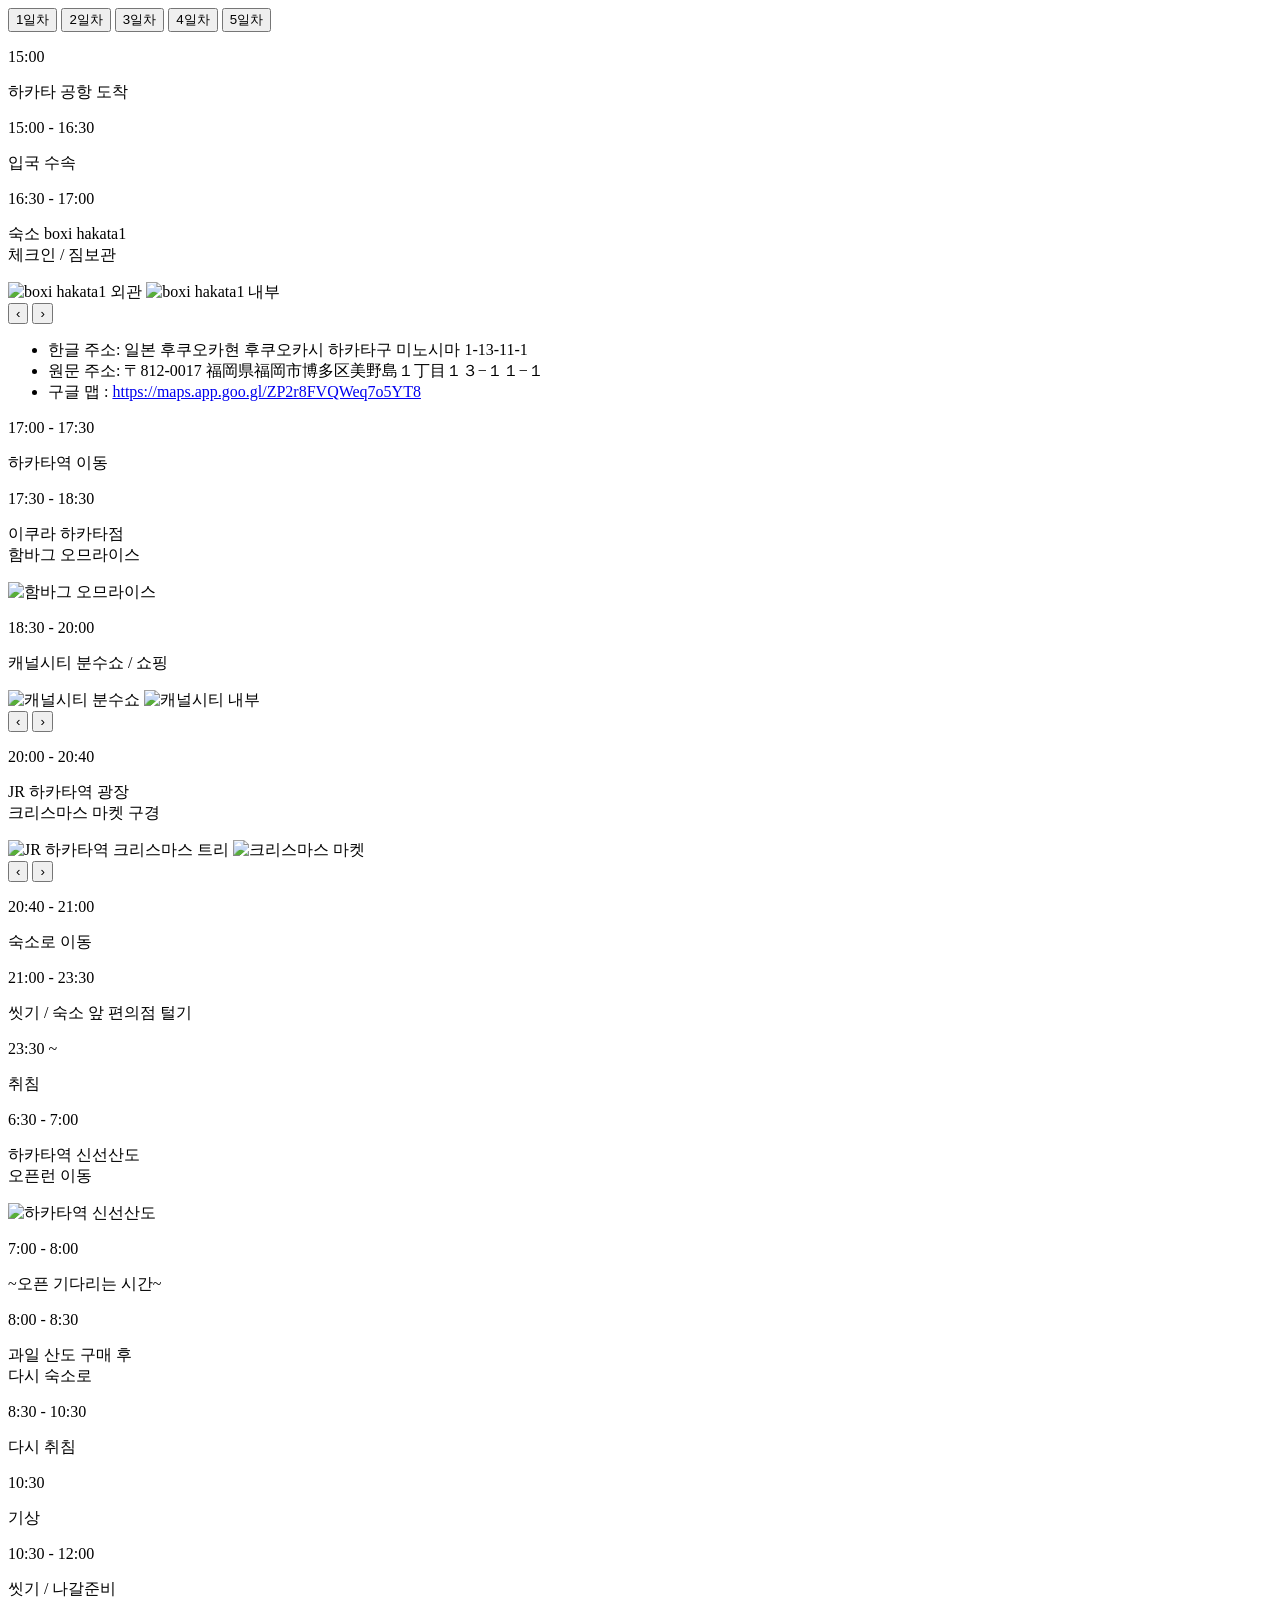
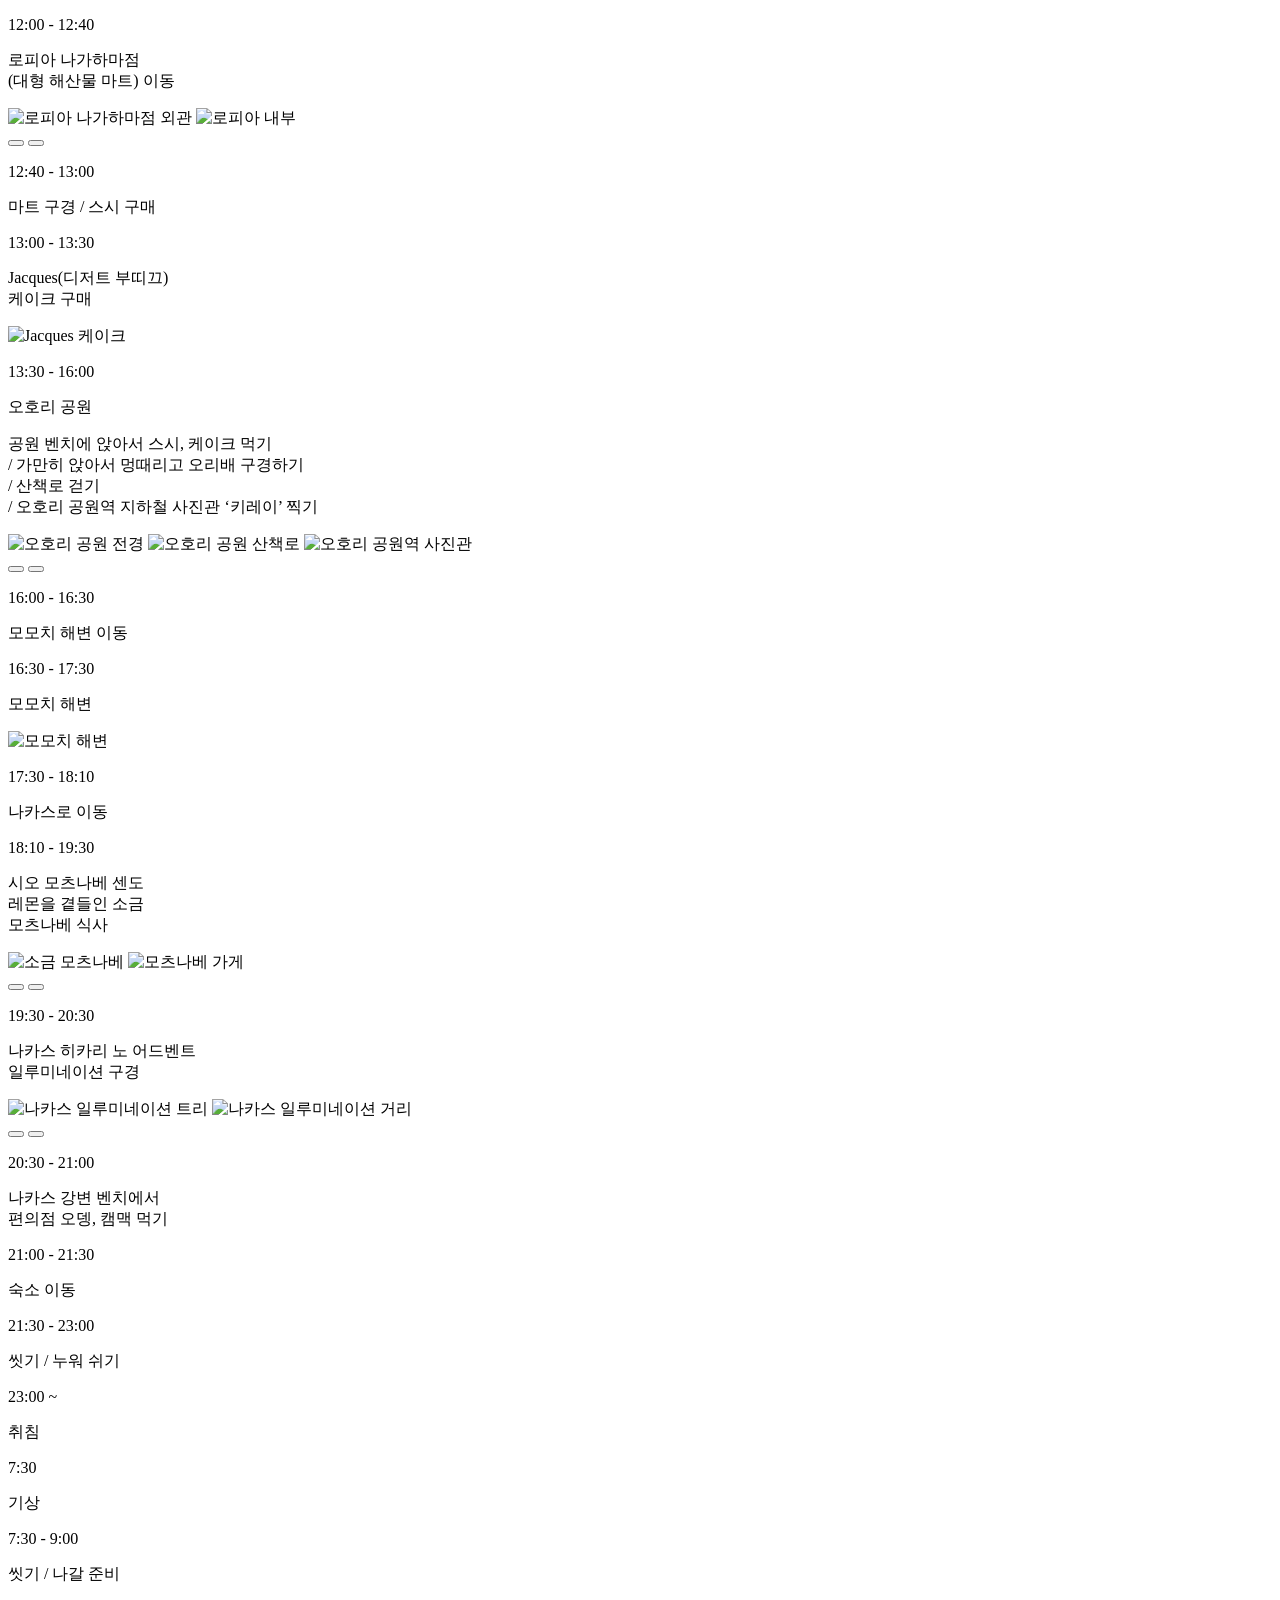
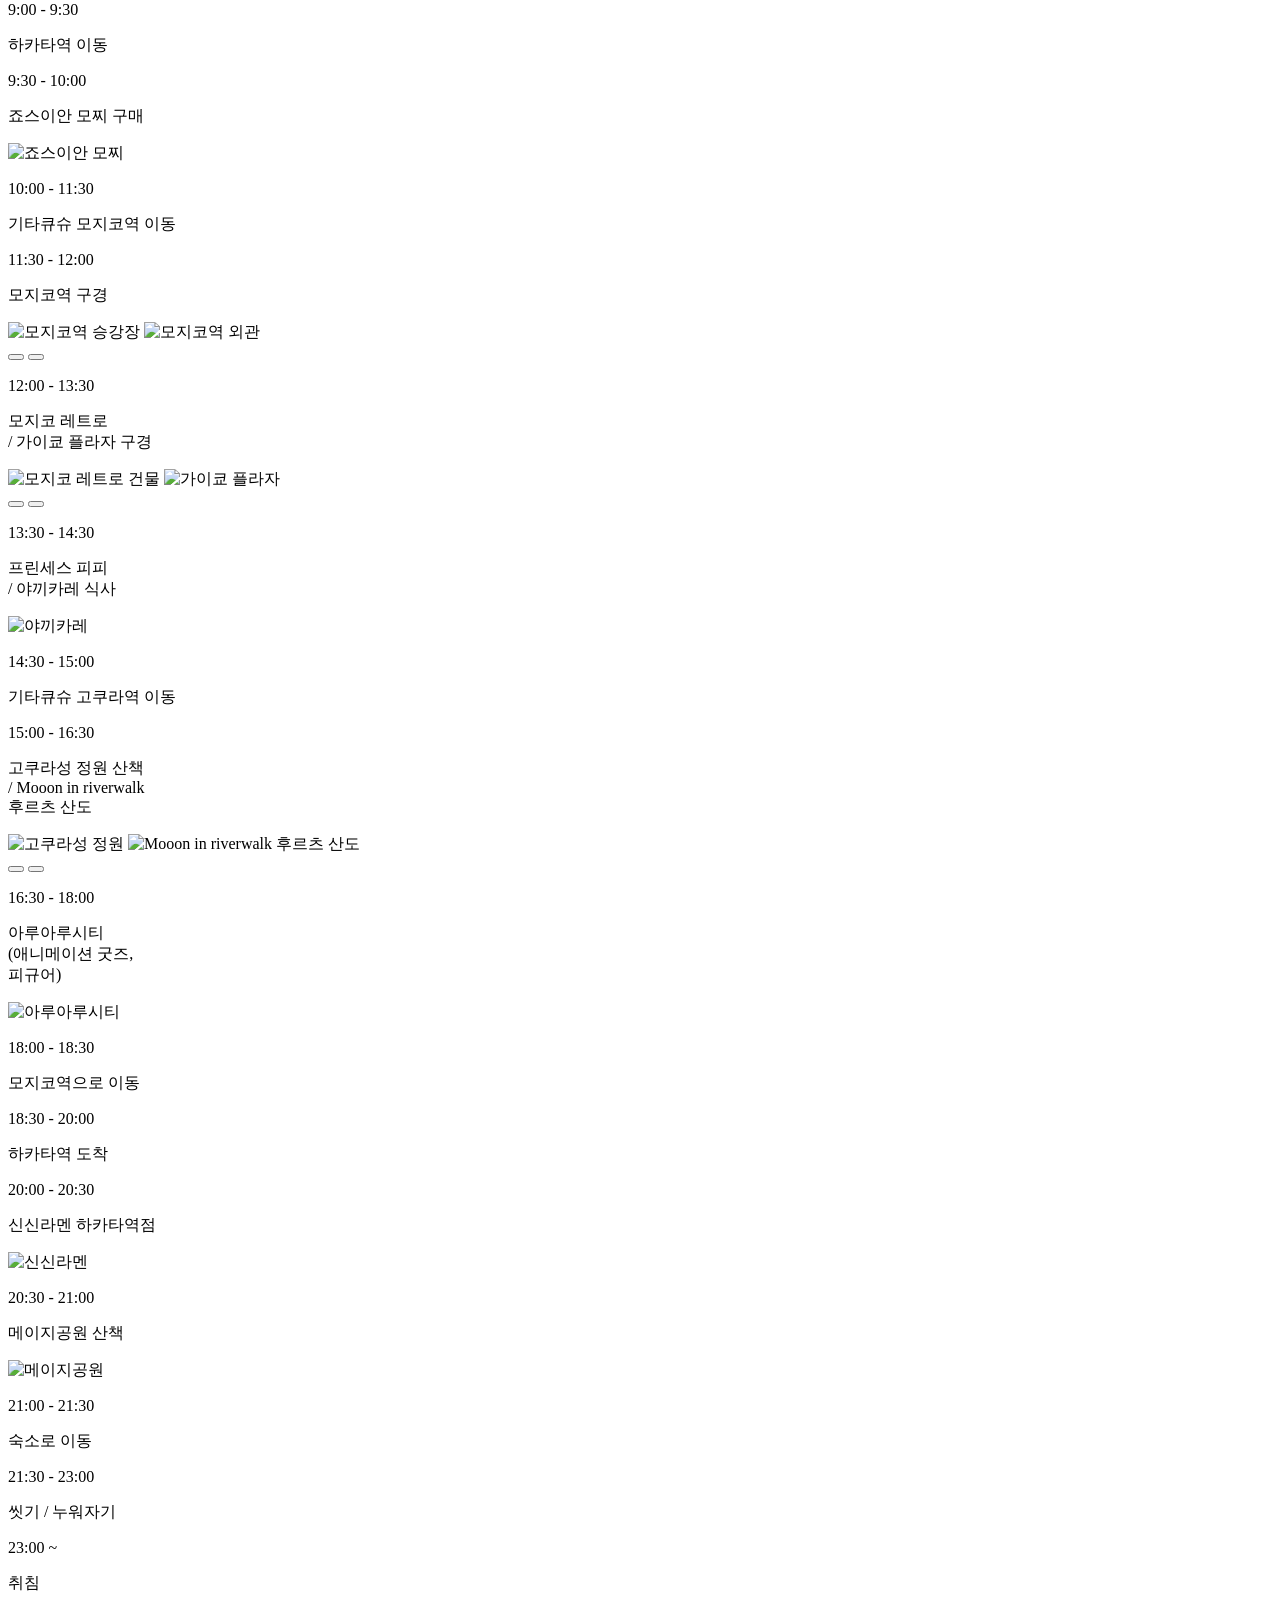
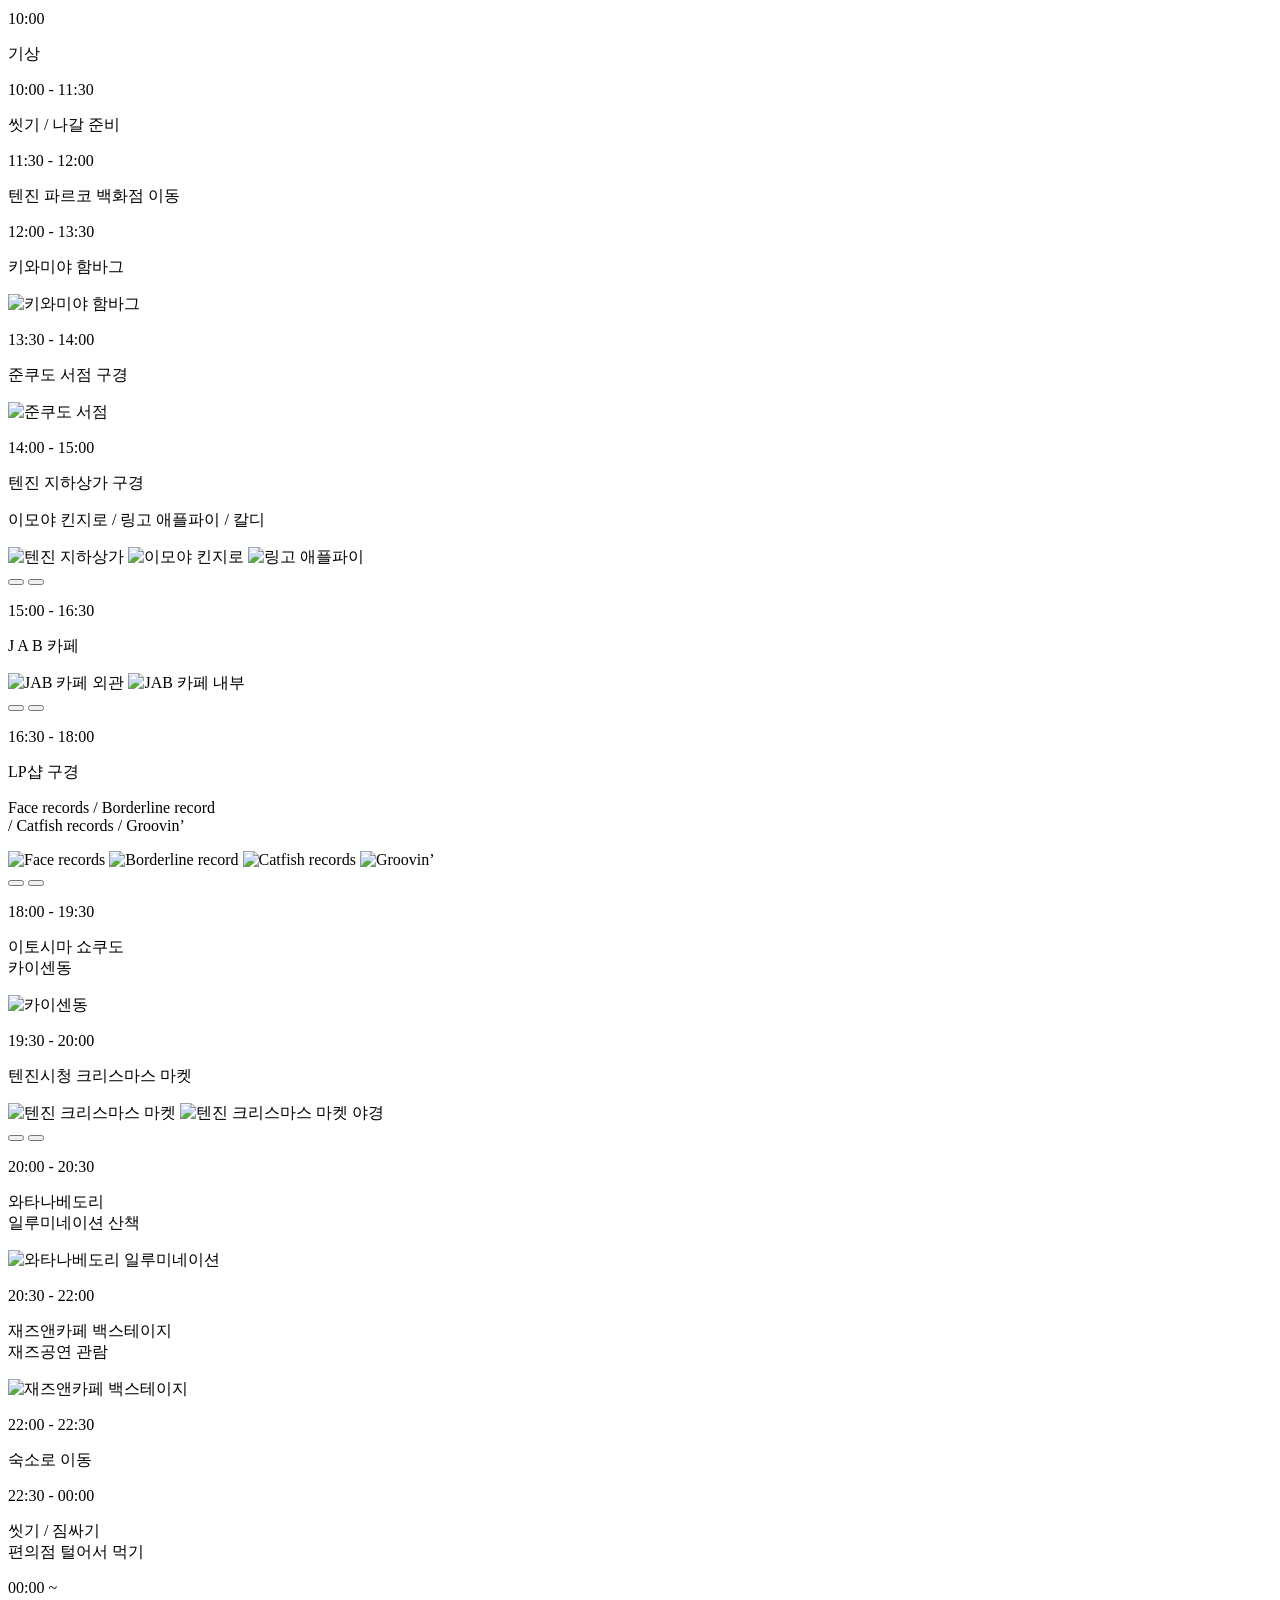
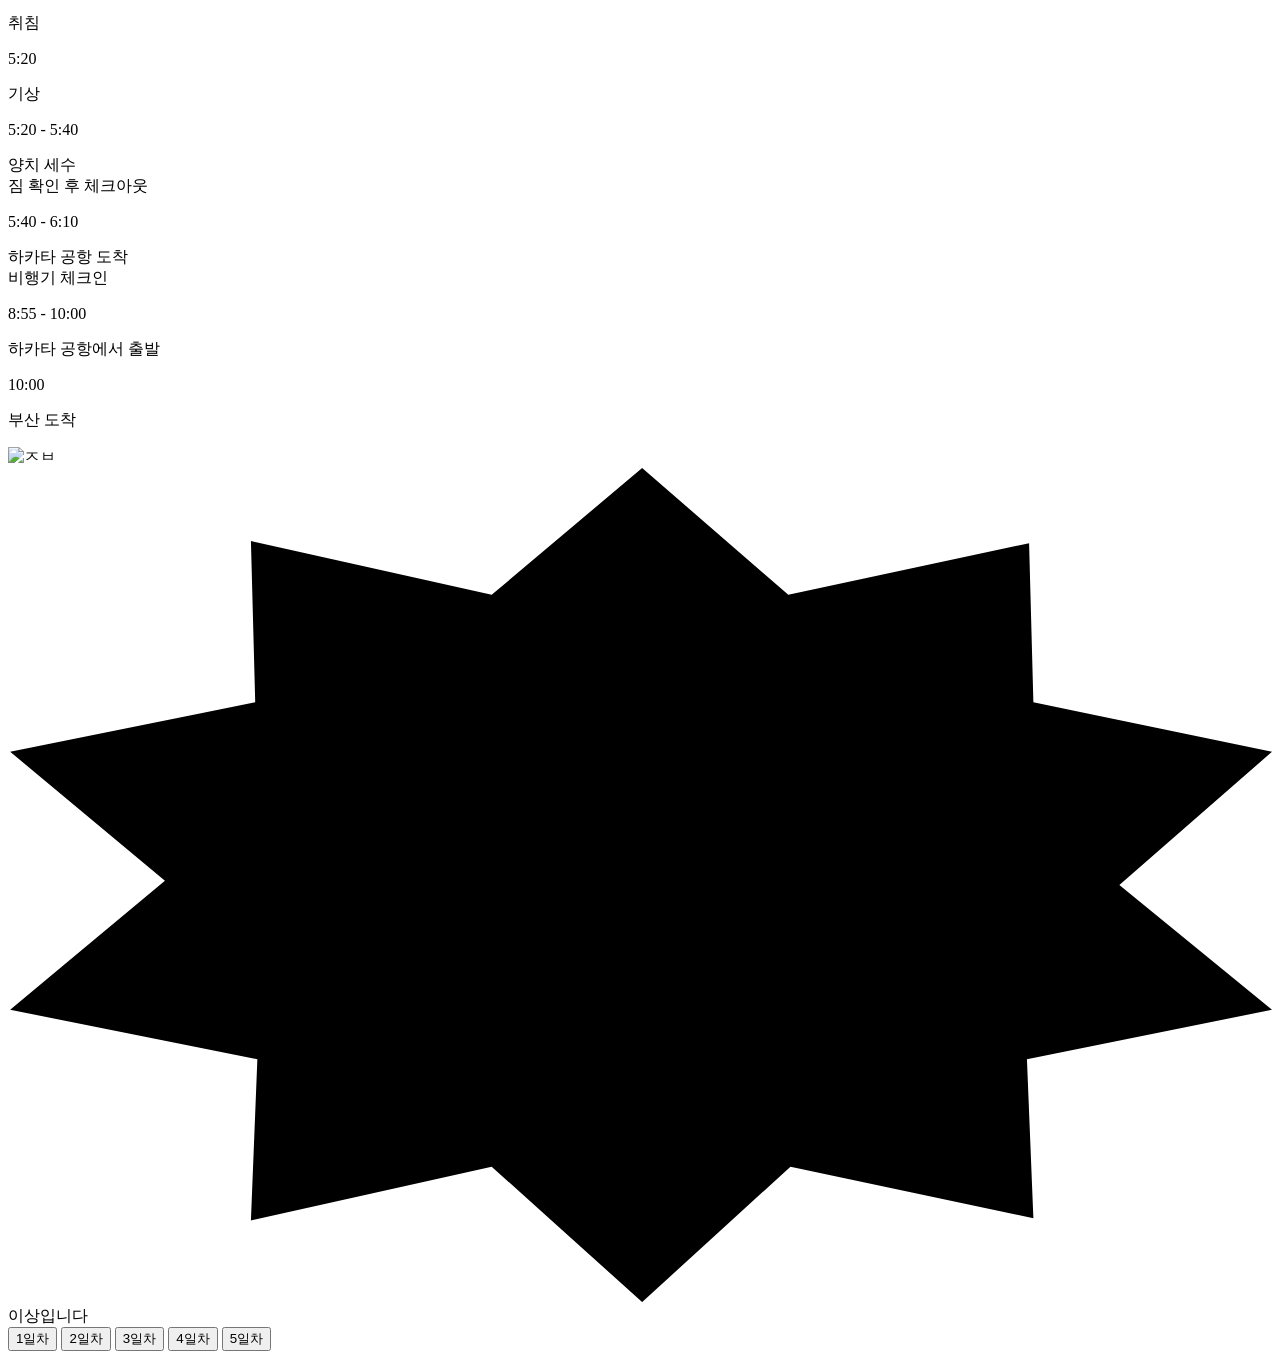
==== page3.html @ 9ab747af "Add files via upload" ====
<!DOCTYPE html>
<html lang="ko">
<head>
  <meta charset="UTF-8">
  <meta name="viewport" content="width=device-width, initial-scale=1">
  <title>후쿠오카 여행 계획 - 일차별 일정</title>

  <link rel="preconnect" href="https://fonts.googleapis.com">
  <link rel="preconnect" href="https://fonts.gstatic.com" crossorigin>
  <link href="https://fonts.googleapis.com/css2?family=Noto+Sans+KR:wght@500;700;800&display=swap" rel="stylesheet">
  <link rel="stylesheet" href="css/page3.css">
</head>
<body>
  <main class="screen">

    <!-- 위쪽 탭 -->
    <nav class="tabs" aria-label="일차 선택">
      <button type="button" class="tab active" data-day="1">1일차</button>
      <button type="button" class="tab" data-day="2">2일차</button>
      <button type="button" class="tab" data-day="3">3일차</button>
      <button type="button" class="tab" data-day="4">4일차</button>
      <button type="button" class="tab" data-day="5">5일차</button>
    </nav>

    <!-- 1일차 -->
    <section class="day active" id="day1">

      <div class="item">
        <p class="time">15:00</p>
        <p class="title">하카타 공항 도착</p>
      </div>

      <div class="item">
        <p class="time">15:00 - 16:30</p>
        <p class="title">입국 수속</p>
      </div>

      <!-- 숙소 (슬라이더 + 주소) -->
      <div class="item has-media">
        <p class="time">16:30 - 17:00</p>
        <p class="title">숙소 boxi hakata1<br>체크인 / 짐보관</p>

        <div class="slider">
          <div class="slides">
            <img src="images/page3/boxi1.png" alt="boxi hakata1 외관">
            <img src="images/page3/boxi2.png" alt="boxi hakata1 내부">
          </div>
          <button type="button" class="arrow prev" aria-label="이전 사진">&#8249;</button>
          <button type="button" class="arrow next" aria-label="다음 사진">&#8250;</button>
        </div>
        <div class="dots"></div>

        <ul class="notes">
          <li>한글 주소: 일본 후쿠오카현 후쿠오카시 하카타구 미노시마 1-13-11-1</li>
          <li>원문 주소: 〒812-0017 福岡県福岡市博多区美野島１丁目１３−１１−１</li>
          <li>구글 맵 : <a href="https://maps.app.goo.gl/ZP2r8FVQWeq7o5YT8" target="_blank" rel="noopener">https://maps.app.goo.gl/ZP2r8FVQWeq7o5YT8</a></li>
        </ul>
      </div>

      <div class="item">
        <p class="time">17:00 - 17:30</p>
        <p class="title">하카타역 이동</p>
      </div>

      <!-- 식사 (사진 한 장) -->
      <div class="item has-media">
        <p class="time">17:30 - 18:30</p>
        <p class="title">이쿠라 하카타점<br>함바그 오므라이스</p>
        <img class="photo" src="images/page3/omurice.png" alt="함바그 오므라이스">
      </div>

      <!-- 캐널시티 (슬라이더) -->
      <div class="item has-media">
        <p class="time">18:30 - 20:00</p>
        <p class="title">캐널시티 분수쇼 / 쇼핑</p>

        <div class="slider">
          <div class="slides">
            <img src="images/page3/city1.png" alt="캐널시티 분수쇼">
            <img src="images/page3/city2.png" alt="캐널시티 내부">
          </div>
          <button type="button" class="arrow prev" aria-label="이전 사진">&#8249;</button>
          <button type="button" class="arrow next" aria-label="다음 사진">&#8250;</button>
        </div>
        <div class="dots"></div>
      </div>

      <!-- 크리스마스 마켓 (슬라이더) -->
      <div class="item has-media">
        <p class="time">20:00 - 20:40</p>
        <p class="title">JR 하카타역 광장<br>크리스마스 마켓 구경</p>

        <div class="slider">
          <div class="slides">
            <img src="images/page3/hakata1.png" alt="JR 하카타역 크리스마스 트리">
            <img src="images/page3/hakata2.png" alt="크리스마스 마켓">
          </div>
          <button type="button" class="arrow prev" aria-label="이전 사진">&#8249;</button>
          <button type="button" class="arrow next" aria-label="다음 사진">&#8250;</button>
        </div>
        <div class="dots"></div>
      </div>

      <div class="item">
        <p class="time">20:40 - 21:00</p>
        <p class="title">숙소로 이동</p>
      </div>

      <div class="item">
        <p class="time">21:00 - 23:30</p>
        <p class="title">씻기 / 숙소 앞 편의점 털기</p>
      </div>

      <div class="item">
        <p class="time">23:30 ~</p>
        <p class="title">취침</p>
      </div>
    </section>

    <!-- 2~5일차는 같은 형태로 추가하세요 -->
    <section class="day" id="day2">

  <!-- 신선산도 (사진 한 장, 가로 전체) -->
  <div class="item has-media">
    <p class="time">6:30 - 7:00</p>
    <p class="title">하카타역 신선산도<br>오픈런 이동</p>
    <img class="photo-full" style="--h:255px" src="images/page4/sando.png" alt="하카타역 신선산도">
  </div>

  <div class="item">
    <p class="time">7:00 - 8:00</p>
    <p class="title">~오픈 기다리는 시간~</p>
  </div>

  <div class="item">
    <p class="time">8:00 - 8:30</p>
    <p class="title">과일 산도 구매 후<br>다시 숙소로</p>
  </div>

  <div class="item">
    <p class="time">8:30 - 10:30</p>
    <p class="title">다시 취침</p>
  </div>

  <div class="item">
    <p class="time">10:30</p>
    <p class="title">기상</p>
  </div>

  <div class="item">
    <p class="time">10:30 - 12:00</p>
    <p class="title">씻기 / 나갈준비</p>
  </div>

  <!-- 로피아 (슬라이더) -->
  <div class="item has-media">
    <p class="time">12:00 - 12:40</p>
    <p class="title">로피아 나가하마점<br>(대형 해산물 마트) 이동</p>
    <div class="slider" style="--h:227px">
      <div class="slides">
        <img src="images/page4/lopia.png" alt="로피아 나가하마점 외관">
        <img src="images/page4/lopia2.png" alt="로피아 내부">
      </div>
      <button type="button" class="arrow prev" aria-label="이전 사진"></button>
      <button type="button" class="arrow next" aria-label="다음 사진"></button>
    </div>
    <div class="dots"></div>
  </div>

  <div class="item">
    <p class="time">12:40 - 13:00</p>
    <p class="title">마트 구경 / 스시 구매</p>
  </div>

  <!-- Jacques (사진 한 장) -->
  <div class="item has-media">
    <p class="time">13:00 - 13:30</p>
    <p class="title">Jacques(디저트 부띠끄)<br>케이크 구매</p>
    <img class="photo-full" style="--h:227px" src="images/page4/jacques.png" alt="Jacques 케이크">
  </div>

  <!-- 오호리 공원 (설명 + 슬라이더 3장) -->
  <div class="item has-media">
    <p class="time">13:30 - 16:00</p>
    <p class="title">오호리 공원</p>
    <p class="sub">공원 벤치에 앉아서 스시, 케이크 먹기<br>/ 가만히 앉아서 멍때리고 오리배 구경하기<br>/ 산책로 걷기<br>/ 오호리 공원역 지하철 사진관 ‘키레이’ 찍기</p>
    <div class="slider" style="--h:191px">
      <div class="slides">
        <img src="images/page4/ohori1.png" alt="오호리 공원 전경">
        <img src="images/page4/ohori2.png" alt="오호리 공원 산책로">
        <img src="images/page4/kirei.png" alt="오호리 공원역 사진관">
      </div>
      <button type="button" class="arrow prev" aria-label="이전 사진"></button>
      <button type="button" class="arrow next" aria-label="다음 사진"></button>
    </div>
    <div class="dots"></div>
  </div>

  <div class="item">
    <p class="time">16:00 - 16:30</p>
    <p class="title">모모치 해변 이동</p>
  </div>

  <!-- 모모치 해변 (사진 한 장) -->
  <div class="item has-media">
    <p class="time">16:30 - 17:30</p>
    <p class="title">모모치 해변</p>
    <img class="photo-full" style="--h:224px" src="images/page4/momochi.png" alt="모모치 해변">
  </div>

  <div class="item">
    <p class="time">17:30 - 18:10</p>
    <p class="title">나카스로 이동</p>
  </div>

  <!-- 모츠나베 (슬라이더) -->
  <div class="item has-media">
    <p class="time">18:10 - 19:30</p>
    <p class="title">시오 모츠나베 센도<br>레몬을 곁들인 소금<br>모츠나베 식사</p>
    <div class="slider" style="--h:191px">
      <div class="slides">
        <img src="images/page4/nabe.png" alt="소금 모츠나베">
        <img src="images/page4/nabe2.png" alt="모츠나베 가게">
      </div>
      <button type="button" class="arrow prev" aria-label="이전 사진"></button>
      <button type="button" class="arrow next" aria-label="다음 사진"></button>
    </div>
    <div class="dots"></div>
  </div>

  <!-- 일루미네이션 (슬라이더) -->
  <div class="item has-media">
    <p class="time">19:30 - 20:30</p>
    <p class="title">나카스 히카리 노 어드벤트<br>일루미네이션 구경</p>
    <div class="slider" style="--h:224px">
      <div class="slides">
        <img src="images/page4/nakasu1.png" alt="나카스 일루미네이션 트리">
        <img src="images/page4/nakasu2.png" alt="나카스 일루미네이션 거리">
      </div>
      <button type="button" class="arrow prev" aria-label="이전 사진"></button>
      <button type="button" class="arrow next" aria-label="다음 사진"></button>
    </div>
    <div class="dots"></div>
  </div>

  <div class="item">
    <p class="time">20:30 - 21:00</p>
    <p class="title">나카스 강변 벤치에서<br>편의점 오뎅, 캠맥 먹기</p>
  </div>

  <div class="item">
    <p class="time">21:00 - 21:30</p>
    <p class="title">숙소 이동</p>
  </div>

  <div class="item">
    <p class="time">21:30 - 23:00</p>
    <p class="title">씻기 / 누워 쉬기</p>
  </div>

  <div class="item">
    <p class="time">23:00 ~</p>
    <p class="title">취침</p>
  </div>
</section>
    <section class="day" id="day3">

  <div class="item">
    <p class="time">7:30</p>
    <p class="title">기상</p>
  </div>

  <div class="item">
    <p class="time">7:30 - 9:00</p>
    <p class="title">씻기 / 나갈 준비</p>
  </div>

  <div class="item">
    <p class="time">9:00 - 9:30</p>
    <p class="title">하카타역 이동</p>
  </div>

  <!-- 죠스이안 모찌 (사진 한 장) -->
  <div class="item has-media">
    <p class="time">9:30 - 10:00</p>
    <p class="title">죠스이안 모찌 구매</p>
    <img class="photo-full" style="--h:196px" src="images/page5/mochi.png" alt="죠스이안 모찌">
  </div>

  <div class="item">
    <p class="time">10:00 - 11:30</p>
    <p class="title">기타큐슈 모지코역 이동</p>
  </div>

  <!-- 모지코역 (슬라이더) -->
  <div class="item has-media">
    <p class="time">11:30 - 12:00</p>
    <p class="title">모지코역 구경</p>
    <div class="slider" style="--h:226px">
      <div class="slides">
        <img src="images/page5/mojiko.png" alt="모지코역 승강장">
        <img src="images/page5/banana.png" alt="모지코역 외관">
      </div>
      <button type="button" class="arrow prev" aria-label="이전 사진"></button>
      <button type="button" class="arrow next" aria-label="다음 사진"></button>
    </div>
    <div class="dots"></div>
  </div>

  <!-- 모지코 레트로 (슬라이더) -->
  <div class="item has-media">
    <p class="time">12:00 - 13:30</p>
    <p class="title">모지코 레트로<br>/ 가이쿄 플라자 구경</p>
    <div class="slider" style="--h:225px">
      <div class="slides">
        <img src="images/page5/mojiko retro.png" alt="모지코 레트로 건물">
        <img src="images/page5/plaza.png" alt="가이쿄 플라자">
      </div>
      <button type="button" class="arrow prev" aria-label="이전 사진"></button>
      <button type="button" class="arrow next" aria-label="다음 사진"></button>
    </div>
    <div class="dots"></div>
  </div>

  <!-- 프린세스 피피 (사진 한 장) -->
  <div class="item has-media">
    <p class="time">13:30 - 14:30</p>
    <p class="title">프린세스 피피<br>/ 야끼카레 식사</p>
    <img class="photo-full" style="--h:226px" src="images/page5/pipi.png" alt="야끼카레">
  </div>

  <div class="item">
    <p class="time">14:30 - 15:00</p>
    <p class="title">기타큐슈 고쿠라역 이동</p>
  </div>

  <!-- 고쿠라성 (슬라이더) -->
  <div class="item has-media">
    <p class="time">15:00 - 16:30</p>
    <p class="title">고쿠라성 정원 산책<br>/ Mooon in riverwalk<br>후르츠 산도</p>
    <div class="slider" style="--h:195px">
      <div class="slides">
        <img src="images/page5/gokura.png" alt="고쿠라성 정원">
        <img src="images/page5/fruit.png" alt="Mooon in riverwalk 후르츠 산도">
      </div>
      <button type="button" class="arrow prev" aria-label="이전 사진"></button>
      <button type="button" class="arrow next" aria-label="다음 사진"></button>
    </div>
    <div class="dots"></div>
  </div>

  <!-- 아루아루시티 (사진 한 장) -->
  <div class="item has-media">
    <p class="time">16:30 - 18:00</p>
    <p class="title">아루아루시티<br>(애니메이션 굿즈,<br>피규어)</p>
    <img class="photo-full" style="--h:226px" src="images/page5/aruaru.png" alt="아루아루시티">
  </div>

  <div class="item">
    <p class="time">18:00 - 18:30</p>
    <p class="title">모지코역으로 이동</p>
  </div>

  <div class="item">
    <p class="time">18:30 - 20:00</p>
    <p class="title">하카타역 도착</p>
  </div>

  <!-- 신신라멘 (사진 한 장) -->
  <div class="item has-media">
    <p class="time">20:00 - 20:30</p>
    <p class="title">신신라멘 하카타역점</p>
    <img class="photo-full" style="--h:231px" src="images/page5/sinsin.png" alt="신신라멘">
  </div>

  <!-- 메이지공원 (사진 한 장) -->
  <div class="item has-media">
    <p class="time">20:30 - 21:00</p>
    <p class="title">메이지공원 산책</p>
    <img class="photo-full" style="--h:144px" src="images/page5/sanpo.png" alt="메이지공원">
  </div>

  <div class="item">
    <p class="time">21:00 - 21:30</p>
    <p class="title">숙소로 이동</p>
  </div>

  <div class="item">
    <p class="time">21:30 - 23:00</p>
    <p class="title">씻기 / 누워자기</p>
  </div>

  <div class="item">
    <p class="time">23:00 ~</p>
    <p class="title">취침</p>
  </div>
</section>
    <section class="day" id="day4">

  <div class="item">
    <p class="time">10:00</p>
    <p class="title">기상</p>
  </div>

  <div class="item">
    <p class="time">10:00 - 11:30</p>
    <p class="title">씻기 / 나갈 준비</p>
  </div>

  <div class="item">
    <p class="time">11:30 - 12:00</p>
    <p class="title">텐진 파르코 백화점 이동</p>
  </div>

  <!-- 키와미야 함바그 (사진 한 장) -->
  <div class="item has-media">
    <p class="time">12:00 - 13:30</p>
    <p class="title">키와미야 함바그</p>
    <img class="photo-full" style="--h:191px" src="images/page6/kiwamiya.png" alt="키와미야 함바그">
  </div>

  <!-- 준쿠도 서점 (사진 한 장) -->
  <div class="item has-media">
    <p class="time">13:30 - 14:00</p>
    <p class="title">준쿠도 서점 구경</p>
    <img class="photo-full" style="--h:191px" src="images/page6/book.png" alt="준쿠도 서점">
  </div>

  <!-- 텐진 지하상가 (설명 + 슬라이더) -->
  <div class="item has-media">
    <p class="time">14:00 - 15:00</p>
    <p class="title">텐진 지하상가 구경</p>
    <p class="sub">이모야 킨지로 / 링고 애플파이 / 칼디</p>
    <div class="slider" style="--h:191px">
      <div class="slides">
        <img src="images/page6/tenjin.png" alt="텐진 지하상가">
        <img src="images/page6/imoya.png" alt="이모야 킨지로">
        <img src="images/page6/pie.png" alt="링고 애플파이">
      </div>
      <button type="button" class="arrow prev" aria-label="이전 사진"></button>
      <button type="button" class="arrow next" aria-label="다음 사진"></button>
    </div>
    <div class="dots"></div>
  </div>

  <!-- JAB 카페 (슬라이더) -->
  <div class="item has-media">
    <p class="time">15:00 - 16:30</p>
    <p class="title">J A B 카페</p>
    <div class="slider" style="--h:203px">
      <div class="slides">
        <img src="images/page6/jab.png" alt="JAB 카페 외관">
        <img src="images/page6/jab2.png" alt="JAB 카페 내부">
      </div>
      <button type="button" class="arrow prev" aria-label="이전 사진"></button>
      <button type="button" class="arrow next" aria-label="다음 사진"></button>
    </div>
    <div class="dots"></div>
  </div>

  <!-- LP샵 (설명 + 슬라이더 4장) -->
<div class="item has-media">
  <p class="time">16:30 - 18:00</p>
  <p class="title">LP샵 구경</p>
  <p class="sub">Face records / Borderline record<br>/ Catfish records / Groovin’</p>
  <div class="slider" style="--h:226px">
    <div class="slides">
      <img src="images/page6/lp1.png" alt="Face records">
      <img src="images/page6/lp2.png" alt="Borderline record">
      <img src="images/page6/lp3.png" alt="Catfish records">
      <img src="images/page6/lp4.png" alt="Groovin’">
    </div>
    <button type="button" class="arrow prev" aria-label="이전 사진"></button>
    <button type="button" class="arrow next" aria-label="다음 사진"></button>
  </div>
  <div class="dots"></div>
</div>

  <!-- 이토시마 쇼쿠도 (사진 한 장) -->
  <div class="item has-media">
    <p class="time">18:00 - 19:30</p>
    <p class="title">이토시마 쇼쿠도<br>카이센동</p>
    <img class="photo-full" style="--h:227px" src="images/page6/itoshima.png" alt="카이센동">
  </div>

  <!-- 텐진시청 크리스마스 마켓 (슬라이더) -->
  <div class="item has-media">
    <p class="time">19:30 - 20:00</p>
    <p class="title">텐진시청 크리스마스 마켓</p>
    <div class="slider" style="--h:215px">
      <div class="slides">
        <img src="images/page6/chistmas.png" alt="텐진 크리스마스 마켓">
        <img src="images/page6/light.png" alt="텐진 크리스마스 마켓 야경">
      </div>
      <button type="button" class="arrow prev" aria-label="이전 사진"></button>
      <button type="button" class="arrow next" aria-label="다음 사진"></button>
    </div>
    <div class="dots"></div>
  </div>

  <!-- 와타나베도리 (사진 한 장) -->
  <div class="item has-media">
    <p class="time">20:00 - 20:30</p>
    <p class="title">와타나베도리<br>일루미네이션 산책</p>
    <img class="photo-full" style="--h:226px" src="images/page6/watanabe.png" alt="와타나베도리 일루미네이션">
  </div>

  <!-- 재즈앤카페 백스테이지 (사진 한 장) -->
  <div class="item has-media">
    <p class="time">20:30 - 22:00</p>
    <p class="title">재즈앤카페 백스테이지<br>재즈공연 관람</p>
    <img class="photo-full" style="--h:191px" src="images/page6/jazz.png" alt="재즈앤카페 백스테이지">
  </div>

  <div class="item">
    <p class="time">22:00 - 22:30</p>
    <p class="title">숙소로 이동</p>
  </div>

  <div class="item">
    <p class="time">22:30 - 00:00</p>
    <p class="title">씻기 / 짐싸기<br>편의점 털어서 먹기</p>
  </div>

  <div class="item">
    <p class="time">00:00 ~</p>
    <p class="title">취침</p>
  </div>
</section>

    <section class="day" id="day5">

  <div class="item">
    <p class="time">5:20</p>
    <p class="title">기상</p>
  </div>

  <div class="item">
    <p class="time">5:20 - 5:40</p>
    <p class="title">양치 세수<br>짐 확인 후 체크아웃</p>
  </div>

  <div class="item">
    <p class="time">5:40 - 6:10</p>
    <p class="title">하카타 공항 도착<br>비행기 체크인</p>
  </div>

  <div class="item">
    <p class="time">8:55 - 10:00</p>
    <p class="title">하카타 공항에서 출발</p>
  </div>

  <div class="item">
    <p class="time">10:00</p>
    <p class="title">부산 도착</p>
  </div>

  <!-- 마무리 이미지: 사람만 남기고 여백을 자른 PNG 사용 -->
  <div class="end">
    <img src="images/page7/please.png" alt="ㅈㅂ">
  </div>
</section>

<!-- 5일차: 이상입니다 말풍선 -->
<div class="end-bubble" aria-hidden="true">
  <svg viewBox="0 0 294 194">
    <polygon points="147.5,0 181.5,29.5 237.5,17.5 238.5,54.5 294,66 258.5,97 294,126 237,137.5 238.5,174.5 182,162.5 147.5,194 112.5,162.5 56.5,175 58,137.5 0.5,126 36.5,96 0.5,66 57.5,54.5 56.5,17 112.5,29.5"/>
  </svg>
  <span>이상입니다</span>
</div>

    <!-- 아래쪽 탭 (위쪽과 동일하게 동작) -->
    <nav class="tabs tabs-bottom" aria-label="일차 선택">
      <button type="button" class="tab active" data-day="1">1일차</button>
      <button type="button" class="tab" data-day="2">2일차</button>
      <button type="button" class="tab" data-day="3">3일차</button>
      <button type="button" class="tab" data-day="4">4일차</button>
      <button type="button" class="tab" data-day="5">5일차</button>
    </nav>
  </main>

  <script src="js/page3.js"></script>
</body>
</html>
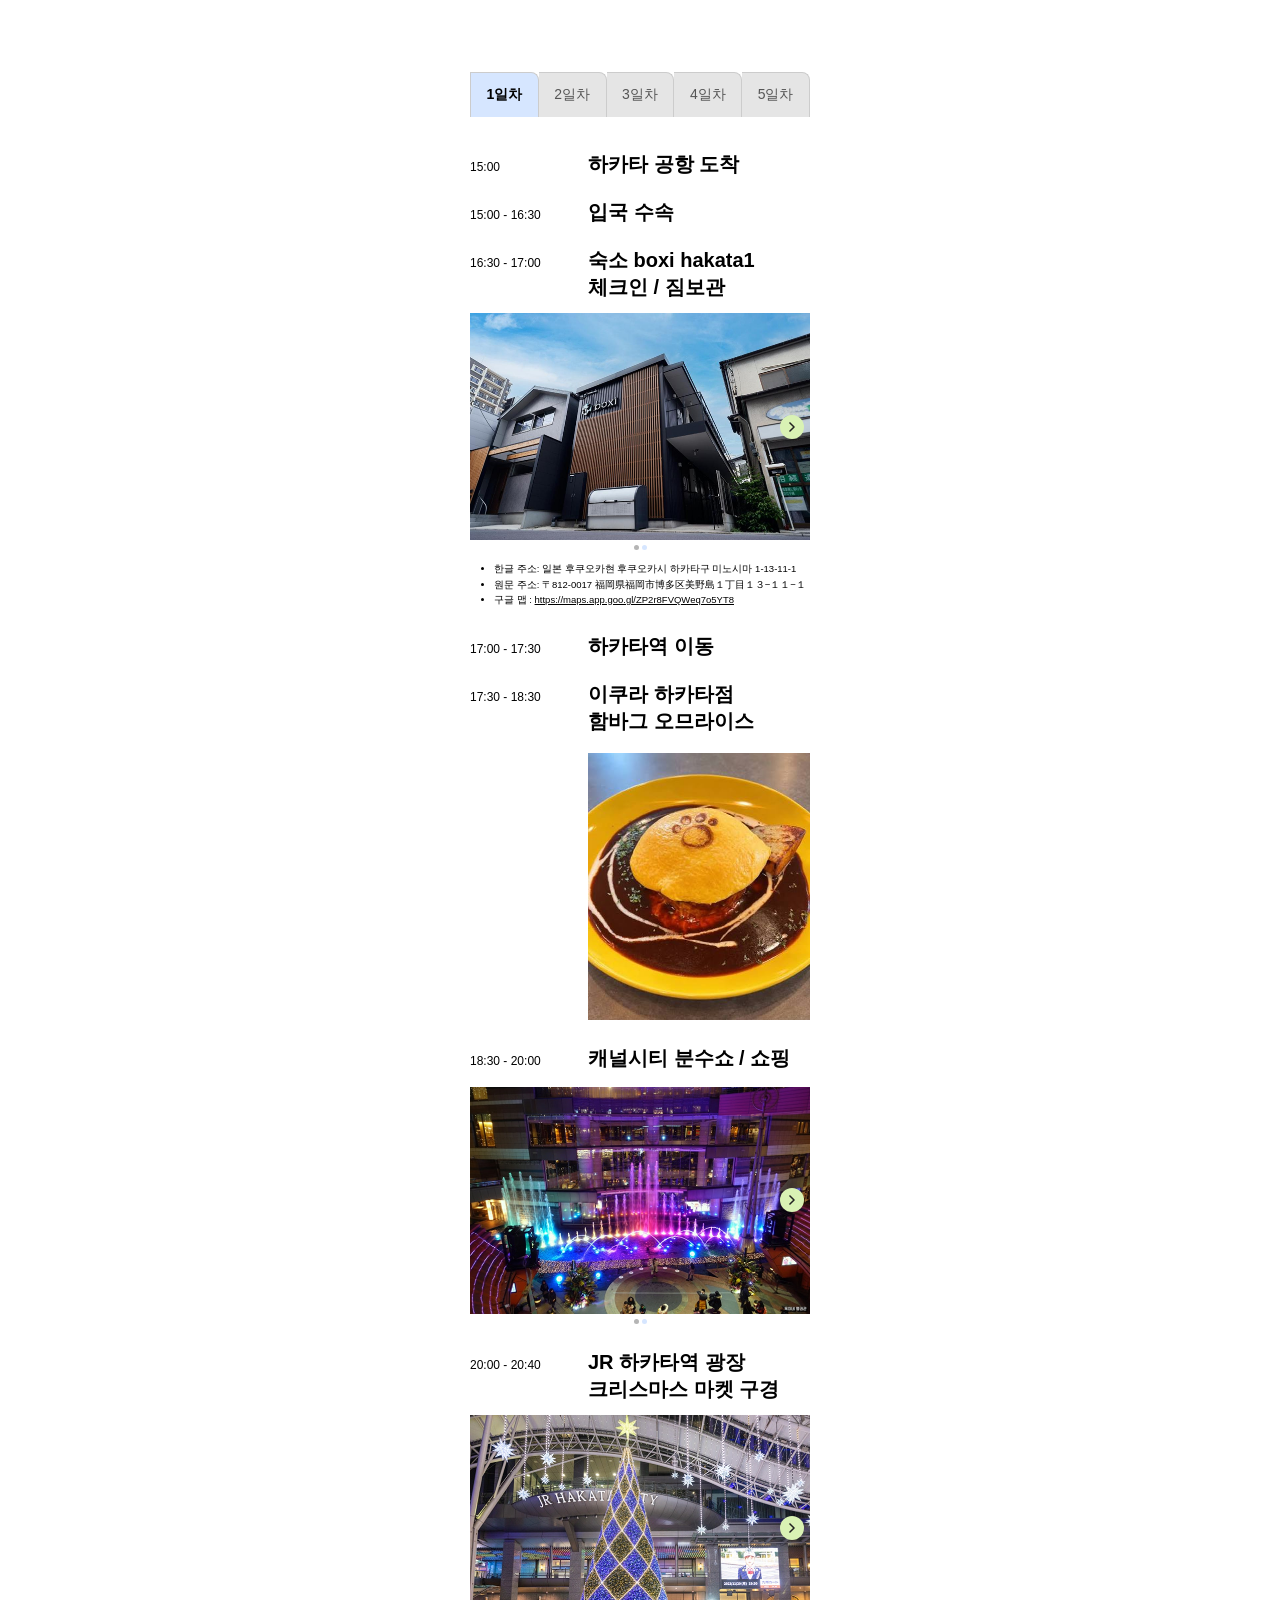
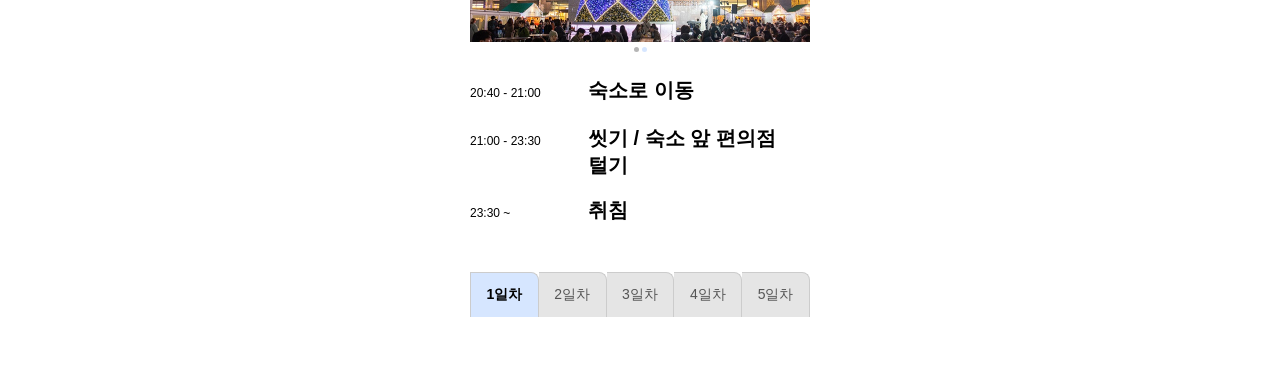
==== commit 546d8f5e: "Add files via upload" ====
--- a/page3.html
+++ b/page3.html
@@ -42,8 +42,8 @@
 
         <div class="slider">
           <div class="slides">
-            <img src="images/page3/boxi1.png" alt="boxi hakata1 외관">
-            <img src="images/page3/boxi2.png" alt="boxi hakata1 내부">
+            <img src="images/boxi1.png" alt="boxi hakata1 외관">
+            <img src="images/boxi2.png" alt="boxi hakata1 내부">
           </div>
           <button type="button" class="arrow prev" aria-label="이전 사진">&#8249;</button>
           <button type="button" class="arrow next" aria-label="다음 사진">&#8250;</button>
@@ -66,7 +66,7 @@
       <div class="item has-media">
         <p class="time">17:30 - 18:30</p>
         <p class="title">이쿠라 하카타점<br>함바그 오므라이스</p>
-        <img class="photo" src="images/page3/omurice.png" alt="함바그 오므라이스">
+        <img class="photo" src="images/omurice.png" alt="함바그 오므라이스">
       </div>
 
       <!-- 캐널시티 (슬라이더) -->
@@ -76,8 +76,8 @@
 
         <div class="slider">
           <div class="slides">
-            <img src="images/page3/city1.png" alt="캐널시티 분수쇼">
-            <img src="images/page3/city2.png" alt="캐널시티 내부">
+            <img src="images/city1.png" alt="캐널시티 분수쇼">
+            <img src="images/city2.png" alt="캐널시티 내부">
           </div>
           <button type="button" class="arrow prev" aria-label="이전 사진">&#8249;</button>
           <button type="button" class="arrow next" aria-label="다음 사진">&#8250;</button>
@@ -92,8 +92,8 @@
 
         <div class="slider">
           <div class="slides">
-            <img src="images/page3/hakata1.png" alt="JR 하카타역 크리스마스 트리">
-            <img src="images/page3/hakata2.png" alt="크리스마스 마켓">
+            <img src="images/hakata1.png" alt="JR 하카타역 크리스마스 트리">
+            <img src="images/hakata2.png" alt="크리스마스 마켓">
           </div>
           <button type="button" class="arrow prev" aria-label="이전 사진">&#8249;</button>
           <button type="button" class="arrow next" aria-label="다음 사진">&#8250;</button>
@@ -124,7 +124,7 @@
   <div class="item has-media">
     <p class="time">6:30 - 7:00</p>
     <p class="title">하카타역 신선산도<br>오픈런 이동</p>
-    <img class="photo-full" style="--h:255px" src="images/page4/sando.png" alt="하카타역 신선산도">
+    <img class="photo-full" style="--h:255px" src="images/sando.png" alt="하카타역 신선산도">
   </div>
 
   <div class="item">
@@ -158,8 +158,8 @@
     <p class="title">로피아 나가하마점<br>(대형 해산물 마트) 이동</p>
     <div class="slider" style="--h:227px">
       <div class="slides">
-        <img src="images/page4/lopia.png" alt="로피아 나가하마점 외관">
-        <img src="images/page4/lopia2.png" alt="로피아 내부">
+        <img src="images/lopia.png" alt="로피아 나가하마점 외관">
+        <img src="images/lopia2.png" alt="로피아 내부">
       </div>
       <button type="button" class="arrow prev" aria-label="이전 사진"></button>
       <button type="button" class="arrow next" aria-label="다음 사진"></button>
@@ -176,7 +176,7 @@
   <div class="item has-media">
     <p class="time">13:00 - 13:30</p>
     <p class="title">Jacques(디저트 부띠끄)<br>케이크 구매</p>
-    <img class="photo-full" style="--h:227px" src="images/page4/jacques.png" alt="Jacques 케이크">
+    <img class="photo-full" style="--h:227px" src="images/jacques.png" alt="Jacques 케이크">
   </div>
 
   <!-- 오호리 공원 (설명 + 슬라이더 3장) -->
@@ -186,9 +186,9 @@
     <p class="sub">공원 벤치에 앉아서 스시, 케이크 먹기<br>/ 가만히 앉아서 멍때리고 오리배 구경하기<br>/ 산책로 걷기<br>/ 오호리 공원역 지하철 사진관 ‘키레이’ 찍기</p>
     <div class="slider" style="--h:191px">
       <div class="slides">
-        <img src="images/page4/ohori1.png" alt="오호리 공원 전경">
-        <img src="images/page4/ohori2.png" alt="오호리 공원 산책로">
-        <img src="images/page4/kirei.png" alt="오호리 공원역 사진관">
+        <img src="images/ohori1.png" alt="오호리 공원 전경">
+        <img src="images/ohori2.png" alt="오호리 공원 산책로">
+        <img src="images/kirei.png" alt="오호리 공원역 사진관">
       </div>
       <button type="button" class="arrow prev" aria-label="이전 사진"></button>
       <button type="button" class="arrow next" aria-label="다음 사진"></button>
@@ -205,7 +205,7 @@
   <div class="item has-media">
     <p class="time">16:30 - 17:30</p>
     <p class="title">모모치 해변</p>
-    <img class="photo-full" style="--h:224px" src="images/page4/momochi.png" alt="모모치 해변">
+    <img class="photo-full" style="--h:224px" src="images/momochi.png" alt="모모치 해변">
   </div>
 
   <div class="item">
@@ -219,8 +219,8 @@
     <p class="title">시오 모츠나베 센도<br>레몬을 곁들인 소금<br>모츠나베 식사</p>
     <div class="slider" style="--h:191px">
       <div class="slides">
-        <img src="images/page4/nabe.png" alt="소금 모츠나베">
-        <img src="images/page4/nabe2.png" alt="모츠나베 가게">
+        <img src="images/nabe.png" alt="소금 모츠나베">
+        <img src="images/nabe2.png" alt="모츠나베 가게">
       </div>
       <button type="button" class="arrow prev" aria-label="이전 사진"></button>
       <button type="button" class="arrow next" aria-label="다음 사진"></button>
@@ -234,8 +234,8 @@
     <p class="title">나카스 히카리 노 어드벤트<br>일루미네이션 구경</p>
     <div class="slider" style="--h:224px">
       <div class="slides">
-        <img src="images/page4/nakasu1.png" alt="나카스 일루미네이션 트리">
-        <img src="images/page4/nakasu2.png" alt="나카스 일루미네이션 거리">
+        <img src="images/nakasu1.png" alt="나카스 일루미네이션 트리">
+        <img src="images/nakasu2.png" alt="나카스 일루미네이션 거리">
       </div>
       <button type="button" class="arrow prev" aria-label="이전 사진"></button>
       <button type="button" class="arrow next" aria-label="다음 사진"></button>
@@ -284,7 +284,7 @@
   <div class="item has-media">
     <p class="time">9:30 - 10:00</p>
     <p class="title">죠스이안 모찌 구매</p>
-    <img class="photo-full" style="--h:196px" src="images/page5/mochi.png" alt="죠스이안 모찌">
+    <img class="photo-full" style="--h:196px" src="images/mochi.png" alt="죠스이안 모찌">
   </div>
 
   <div class="item">
@@ -298,8 +298,8 @@
     <p class="title">모지코역 구경</p>
     <div class="slider" style="--h:226px">
       <div class="slides">
-        <img src="images/page5/mojiko.png" alt="모지코역 승강장">
-        <img src="images/page5/banana.png" alt="모지코역 외관">
+        <img src="images/mojiko.png" alt="모지코역 승강장">
+        <img src="images/banana.png" alt="모지코역 외관">
       </div>
       <button type="button" class="arrow prev" aria-label="이전 사진"></button>
       <button type="button" class="arrow next" aria-label="다음 사진"></button>
@@ -313,8 +313,8 @@
     <p class="title">모지코 레트로<br>/ 가이쿄 플라자 구경</p>
     <div class="slider" style="--h:225px">
       <div class="slides">
-        <img src="images/page5/mojiko retro.png" alt="모지코 레트로 건물">
-        <img src="images/page5/plaza.png" alt="가이쿄 플라자">
+        <img src="images/mojiko retro.png" alt="모지코 레트로 건물">
+        <img src="images/plaza.png" alt="가이쿄 플라자">
       </div>
       <button type="button" class="arrow prev" aria-label="이전 사진"></button>
       <button type="button" class="arrow next" aria-label="다음 사진"></button>
@@ -326,7 +326,7 @@
   <div class="item has-media">
     <p class="time">13:30 - 14:30</p>
     <p class="title">프린세스 피피<br>/ 야끼카레 식사</p>
-    <img class="photo-full" style="--h:226px" src="images/page5/pipi.png" alt="야끼카레">
+    <img class="photo-full" style="--h:226px" src="images/pipi.png" alt="야끼카레">
   </div>
 
   <div class="item">
@@ -340,8 +340,8 @@
     <p class="title">고쿠라성 정원 산책<br>/ Mooon in riverwalk<br>후르츠 산도</p>
     <div class="slider" style="--h:195px">
       <div class="slides">
-        <img src="images/page5/gokura.png" alt="고쿠라성 정원">
-        <img src="images/page5/fruit.png" alt="Mooon in riverwalk 후르츠 산도">
+        <img src="images/gokura.png" alt="고쿠라성 정원">
+        <img src="images/fruit.png" alt="Mooon in riverwalk 후르츠 산도">
       </div>
       <button type="button" class="arrow prev" aria-label="이전 사진"></button>
       <button type="button" class="arrow next" aria-label="다음 사진"></button>
@@ -353,7 +353,7 @@
   <div class="item has-media">
     <p class="time">16:30 - 18:00</p>
     <p class="title">아루아루시티<br>(애니메이션 굿즈,<br>피규어)</p>
-    <img class="photo-full" style="--h:226px" src="images/page5/aruaru.png" alt="아루아루시티">
+    <img class="photo-full" style="--h:226px" src="images/aruaru.png" alt="아루아루시티">
   </div>
 
   <div class="item">
@@ -370,14 +370,14 @@
   <div class="item has-media">
     <p class="time">20:00 - 20:30</p>
     <p class="title">신신라멘 하카타역점</p>
-    <img class="photo-full" style="--h:231px" src="images/page5/sinsin.png" alt="신신라멘">
+    <img class="photo-full" style="--h:231px" src="images/sinsin.png" alt="신신라멘">
   </div>
 
   <!-- 메이지공원 (사진 한 장) -->
   <div class="item has-media">
     <p class="time">20:30 - 21:00</p>
     <p class="title">메이지공원 산책</p>
-    <img class="photo-full" style="--h:144px" src="images/page5/sanpo.png" alt="메이지공원">
+    <img class="photo-full" style="--h:144px" src="images/sanpo.png" alt="메이지공원">
   </div>
 
   <div class="item">
@@ -416,14 +416,14 @@
   <div class="item has-media">
     <p class="time">12:00 - 13:30</p>
     <p class="title">키와미야 함바그</p>
-    <img class="photo-full" style="--h:191px" src="images/page6/kiwamiya.png" alt="키와미야 함바그">
+    <img class="photo-full" style="--h:191px" src="images/kiwamiya.png" alt="키와미야 함바그">
   </div>
 
   <!-- 준쿠도 서점 (사진 한 장) -->
   <div class="item has-media">
     <p class="time">13:30 - 14:00</p>
     <p class="title">준쿠도 서점 구경</p>
-    <img class="photo-full" style="--h:191px" src="images/page6/book.png" alt="준쿠도 서점">
+    <img class="photo-full" style="--h:191px" src="images/book.png" alt="준쿠도 서점">
   </div>
 
   <!-- 텐진 지하상가 (설명 + 슬라이더) -->
@@ -433,9 +433,9 @@
     <p class="sub">이모야 킨지로 / 링고 애플파이 / 칼디</p>
     <div class="slider" style="--h:191px">
       <div class="slides">
-        <img src="images/page6/tenjin.png" alt="텐진 지하상가">
-        <img src="images/page6/imoya.png" alt="이모야 킨지로">
-        <img src="images/page6/pie.png" alt="링고 애플파이">
+        <img src="images/tenjin.png" alt="텐진 지하상가">
+        <img src="images/imoya.png" alt="이모야 킨지로">
+        <img src="images/pie.png" alt="링고 애플파이">
       </div>
       <button type="button" class="arrow prev" aria-label="이전 사진"></button>
       <button type="button" class="arrow next" aria-label="다음 사진"></button>
@@ -449,8 +449,8 @@
     <p class="title">J A B 카페</p>
     <div class="slider" style="--h:203px">
       <div class="slides">
-        <img src="images/page6/jab.png" alt="JAB 카페 외관">
-        <img src="images/page6/jab2.png" alt="JAB 카페 내부">
+        <img src="images/jab.png" alt="JAB 카페 외관">
+        <img src="images/jab2.png" alt="JAB 카페 내부">
       </div>
       <button type="button" class="arrow prev" aria-label="이전 사진"></button>
       <button type="button" class="arrow next" aria-label="다음 사진"></button>
@@ -465,10 +465,10 @@
   <p class="sub">Face records / Borderline record<br>/ Catfish records / Groovin’</p>
   <div class="slider" style="--h:226px">
     <div class="slides">
-      <img src="images/page6/lp1.png" alt="Face records">
-      <img src="images/page6/lp2.png" alt="Borderline record">
-      <img src="images/page6/lp3.png" alt="Catfish records">
-      <img src="images/page6/lp4.png" alt="Groovin’">
+      <img src="images/lp1.png" alt="Face records">
+      <img src="images/lp2.png" alt="Borderline record">
+      <img src="images/lp3.png" alt="Catfish records">
+      <img src="images/lp4.png" alt="Groovin’">
     </div>
     <button type="button" class="arrow prev" aria-label="이전 사진"></button>
     <button type="button" class="arrow next" aria-label="다음 사진"></button>
@@ -489,8 +489,8 @@
     <p class="title">텐진시청 크리스마스 마켓</p>
     <div class="slider" style="--h:215px">
       <div class="slides">
-        <img src="images/page6/chistmas.png" alt="텐진 크리스마스 마켓">
-        <img src="images/page6/light.png" alt="텐진 크리스마스 마켓 야경">
+        <img src="images/chistmas.png" alt="텐진 크리스마스 마켓">
+        <img src="images/light.png" alt="텐진 크리스마스 마켓 야경">
       </div>
       <button type="button" class="arrow prev" aria-label="이전 사진"></button>
       <button type="button" class="arrow next" aria-label="다음 사진"></button>
@@ -502,14 +502,14 @@
   <div class="item has-media">
     <p class="time">20:00 - 20:30</p>
     <p class="title">와타나베도리<br>일루미네이션 산책</p>
-    <img class="photo-full" style="--h:226px" src="images/page6/watanabe.png" alt="와타나베도리 일루미네이션">
+    <img class="photo-full" style="--h:226px" src="images/watanabe.png" alt="와타나베도리 일루미네이션">
   </div>
 
   <!-- 재즈앤카페 백스테이지 (사진 한 장) -->
   <div class="item has-media">
     <p class="time">20:30 - 22:00</p>
     <p class="title">재즈앤카페 백스테이지<br>재즈공연 관람</p>
-    <img class="photo-full" style="--h:191px" src="images/page6/jazz.png" alt="재즈앤카페 백스테이지">
+    <img class="photo-full" style="--h:191px" src="images/jazz.png" alt="재즈앤카페 백스테이지">
   </div>
 
   <div class="item">
@@ -557,7 +557,7 @@
 
   <!-- 마무리 이미지: 사람만 남기고 여백을 자른 PNG 사용 -->
   <div class="end">
-    <img src="images/page7/please.png" alt="ㅈㅂ">
+    <img src="images/please.png" alt="ㅈㅂ">
   </div>
 </section>
 
--- a/css/page3.css
+++ b/css/page3.css
@@ -0,0 +1,373 @@
+@charset "utf-8";
+
+/* =====================================================
+   page3.css  (일차별 일정 페이지)
+   기준 화면: 412 x 891 / 양옆 마진 36px
+   ===================================================== */
+
+:root {
+  --side: 36px;            /* 양옆 마진 */
+}
+
+* {
+  box-sizing: border-box;
+  margin: 0;
+  padding: 0;
+}
+
+body {
+  font-family: "Noto Sans KR", sans-serif;
+  background: #ffffff;
+  color: #000000;
+}
+
+/* 기준 화면 폭 412, 높이는 내용만큼 늘어남(스크롤) */
+.screen {
+  width: 412px;
+  min-height: 891px;
+  margin: 0 auto;
+  padding: 72px var(--side) 32px;
+  background: #ffffff;
+}
+
+/* =====================================================
+   일차 탭
+   ===================================================== */
+.tabs {
+  display: flex;
+  width: 100%;
+}
+
+.tab {
+  flex: 1;
+  height: 45px;
+  border: 1px solid #cccccc;
+  border-bottom: 0;
+  border-radius: 0 8px 0 0;
+  background: #e5e5e5;
+  color: #555555;
+  font-family: inherit;
+  font-size: 14px;
+  font-weight: 500;
+  cursor: pointer;
+}
+
+.tab + .tab {
+  border-left: 0;
+}
+
+.tab.active {
+  background: #d6e6ff;
+  color: #000000;
+  font-weight: 700;
+}
+
+/* 일차별 활성 탭 색 */
+.tab[data-day="1"].active { background: #d6e6ff; }
+.tab[data-day="2"].active { background: #ffe9d0; }
+.tab[data-day="3"].active { background: #e6ffd2; }
+.tab[data-day="4"].active { background: #ffe6fa; }
+.tab[data-day="5"].active { background: #ffffd2; }
+
+.tab:focus-visible {
+  outline: 3px solid #000000;
+  outline-offset: -3px;
+}
+
+/* =====================================================
+   일차 내용
+   ===================================================== */
+.day {
+  display: none;
+  padding-top: 34px;       /* 탭 ~ 첫 항목 */
+  padding-bottom: 27px;    /* 마지막 항목 ~ 아래 탭 */
+}
+
+.day.active {
+  display: block;
+}
+
+.item {
+  display: grid;
+  grid-template-columns: 118px 1fr;   /* 시간 열 / 제목 열 */
+  margin-bottom: 18px;
+}
+
+.time,
+.title {
+  align-self: baseline;               /* 시간과 제목 글줄 맞춤 */
+  line-height: 27px;
+}
+
+.time {
+  font-size: 12px;
+  font-weight: 400;
+}
+
+.title {
+  font-size: 20px;
+  font-weight: 700;
+  word-break: keep-all;               /* 단어 단위로 줄바꿈 */
+}
+
+/* 제목 아래 작은 설명 */
+.sub {
+  grid-column: 2;
+  margin-top: 4px;
+  font-size: 11px;
+  line-height: 17px;
+  word-break: keep-all;
+}
+
+/* 사진이 들어간 항목은 다음 항목까지 여백을 더 줌 */
+.item.has-media {
+  margin-bottom: 25px;
+}
+
+/* =====================================================
+   사진
+   ===================================================== */
+/* 제목 열에서 오른쪽 끝까지 (1일차 오므라이스) */
+.photo {
+  grid-column: 2;
+  display: block;
+  width: 100%;
+  height: 267px;
+  margin-top: 18px;
+  object-fit: cover;
+  background: #eeeeee;
+}
+
+/* 가로 전체를 쓰는 사진 한 장 (높이는 style="--h:..."로 지정) */
+.photo-full {
+  grid-column: 1 / -1;
+  display: block;
+  width: 100%;
+  height: var(--h, 227px);
+  margin-top: 12px;
+  object-fit: cover;
+  background: #eeeeee;
+}
+
+/* =====================================================
+   슬라이더
+   ===================================================== */
+.slider {
+  position: relative;
+  grid-column: 1 / -1;
+  margin-top: 12px;
+}
+
+.slides {
+  display: flex;
+  overflow-x: auto;
+  scroll-snap-type: x mandatory;
+  scrollbar-width: none;
+}
+
+.slides::-webkit-scrollbar {
+  display: none;
+}
+
+.slides img {
+  flex: 0 0 100%;
+  width: 100%;
+  height: var(--h, 227px);
+  object-fit: cover;
+  scroll-snap-align: start;
+  background: #eeeeee;
+}
+
+/* 화살표 버튼: 글자는 숨기고 SVG 화살표를 정중앙에 */
+.arrow {
+  position: absolute;
+  top: 50%;
+  width: 24px;
+  height: 24px;
+  margin-top: -12px;
+  padding: 0;
+  border: 0;
+  border-radius: 50%;
+  background-color: #d9f2b4;
+  background-repeat: no-repeat;
+  background-position: center;
+  background-size: 14px 14px;
+  font-size: 0;
+  color: transparent;
+  cursor: pointer;
+}
+
+.arrow.prev {
+  left: 6px;
+  background-image: url("data:image/svg+xml,%3Csvg xmlns='http://www.w3.org/2000/svg' viewBox='0 0 24 24' fill='none' stroke='%23222' stroke-width='2.6' stroke-linecap='round' stroke-linejoin='round'%3E%3Cpolyline points='15.5,5 8.5,12 15.5,19'/%3E%3C/svg%3E");
+}
+
+.arrow.next {
+  right: 6px;
+  background-image: url("data:image/svg+xml,%3Csvg xmlns='http://www.w3.org/2000/svg' viewBox='0 0 24 24' fill='none' stroke='%23222' stroke-width='2.6' stroke-linecap='round' stroke-linejoin='round'%3E%3Cpolyline points='8.5,5 15.5,12 8.5,19'/%3E%3C/svg%3E");
+}
+
+/* 첫 사진의 왼쪽 / 마지막 사진의 오른쪽 버튼 숨김 (JS가 붙임) */
+.arrow.hidden {
+  display: none;
+}
+
+.arrow:focus-visible {
+  outline: 2px solid #000000;
+  outline-offset: 2px;
+}
+
+/* 점 표시 */
+.dots {
+  grid-column: 1 / -1;
+  display: flex;
+  justify-content: center;
+  gap: 3px;
+  margin-top: 5px;
+}
+
+.dot {
+  width: 5px;
+  height: 5px;
+  border-radius: 50%;
+  background: #d6e6ff;
+  transition: background 0.2s ease;
+}
+
+.dot.active {
+  background: #b5b5b5;
+}
+
+/* =====================================================
+   주소 안내 (1일차 숙소)
+   ===================================================== */
+.notes {
+  grid-column: 1 / -1;
+  margin-top: 11px;
+  padding-left: 24px;
+  font-size: 9.5px;
+  line-height: 15.5px;
+  list-style: disc;
+}
+
+.notes a {
+  color: inherit;
+  word-break: break-all;
+}
+
+/* =====================================================
+   아래 탭
+   ===================================================== */
+.tabs-bottom {
+  margin-top: 0;
+  margin-bottom: 30px;     /* 아래 탭 밑 여백 */
+}
+
+/* 5일차에는 아래 탭 없음 (JS로도 숨기지만 CSS로 한 번 더) */
+.screen[data-day="5"] .tabs-bottom {
+  display: none;
+}
+
+/* =====================================================
+   5일차: 시작 화면처럼 412 x 891 고정
+   ===================================================== */
+.screen[data-day="5"] {
+  position: relative;
+  height: 891px;
+  min-height: 0;
+  overflow: hidden;
+}
+
+.screen[data-day="5"] .day {
+  padding-bottom: 0;
+}
+
+/* 마무리 이미지: 화면 오른쪽 아래에 고정 */
+.end {
+  position: absolute;
+  right: 36px;          /* 더 오른쪽: 값을 줄이세요 */
+  bottom: 50px;         /* 더 아래: 값을 줄이세요 */
+  width: 172px;         /* 크기 조절 */
+}
+
+.end img {
+  display: block;
+  width: 100%;
+  height: auto;
+}
+
+/* 이상입니다 말풍선 */
+.end-bubble {
+  position: absolute;
+  left: 48px;           /* 더 왼쪽: 값을 줄이세요 */
+  bottom: 106px;        /* 더 위: 값을 키우세요 */
+  width: 260px;         /* 크기 조절 (높이는 폭 x 0.665 비율) */
+  height: 173px;
+  display: none;        /* 터치 전에는 숨김 */
+  align-items: center;
+  justify-content: center;
+  pointer-events: none;
+  z-index: 10;
+}
+
+.end-bubble svg {
+  position: absolute;
+  inset: 0;
+  width: 100%;
+  height: 100%;
+  fill: #fde3fc;
+  stroke: #d9cfdc;
+  stroke-width: 1.5;
+  stroke-linejoin: round;
+}
+
+.end-bubble span {
+  position: relative;
+  font-size: 19px;
+  font-weight: 700;
+}
+
+.end-bubble.show {
+  display: flex;
+  animation: rise 0.8s cubic-bezier(0.2, 0.9, 0.3, 1.1) forwards;
+}
+
+/* 아래에서 위로 올라오며 살짝 튕김 */
+@keyframes rise {
+  0% {
+    transform: translateY(280px) scale(0.6) rotate(6deg);
+    opacity: 0;
+  }
+  55% {
+    transform: translateY(-20px) scale(1.06) rotate(-3deg);
+    opacity: 1;
+  }
+  78% {
+    transform: translateY(6px) scale(0.98) rotate(1deg);
+  }
+  100% {
+    transform: translateY(0) scale(1) rotate(0);
+    opacity: 1;
+  }
+}
+
+/* 움직임 줄이기 설정을 쓰는 사용자는 애니메이션 없이 바로 표시 */
+@media (prefers-reduced-motion: reduce) {
+  .end-bubble.show {
+    animation: none;
+  }
+}
+
+/* =====================================================
+   실제 폰에서는 화면 폭을 꽉 채우도록 (양옆 36px 유지)
+   ===================================================== */
+@media (max-width: 430px) {
+  .screen {
+    width: 100%;
+  }
+
+  .screen[data-day="5"] {
+    height: 100vh;
+    height: 100dvh;
+  }
+}
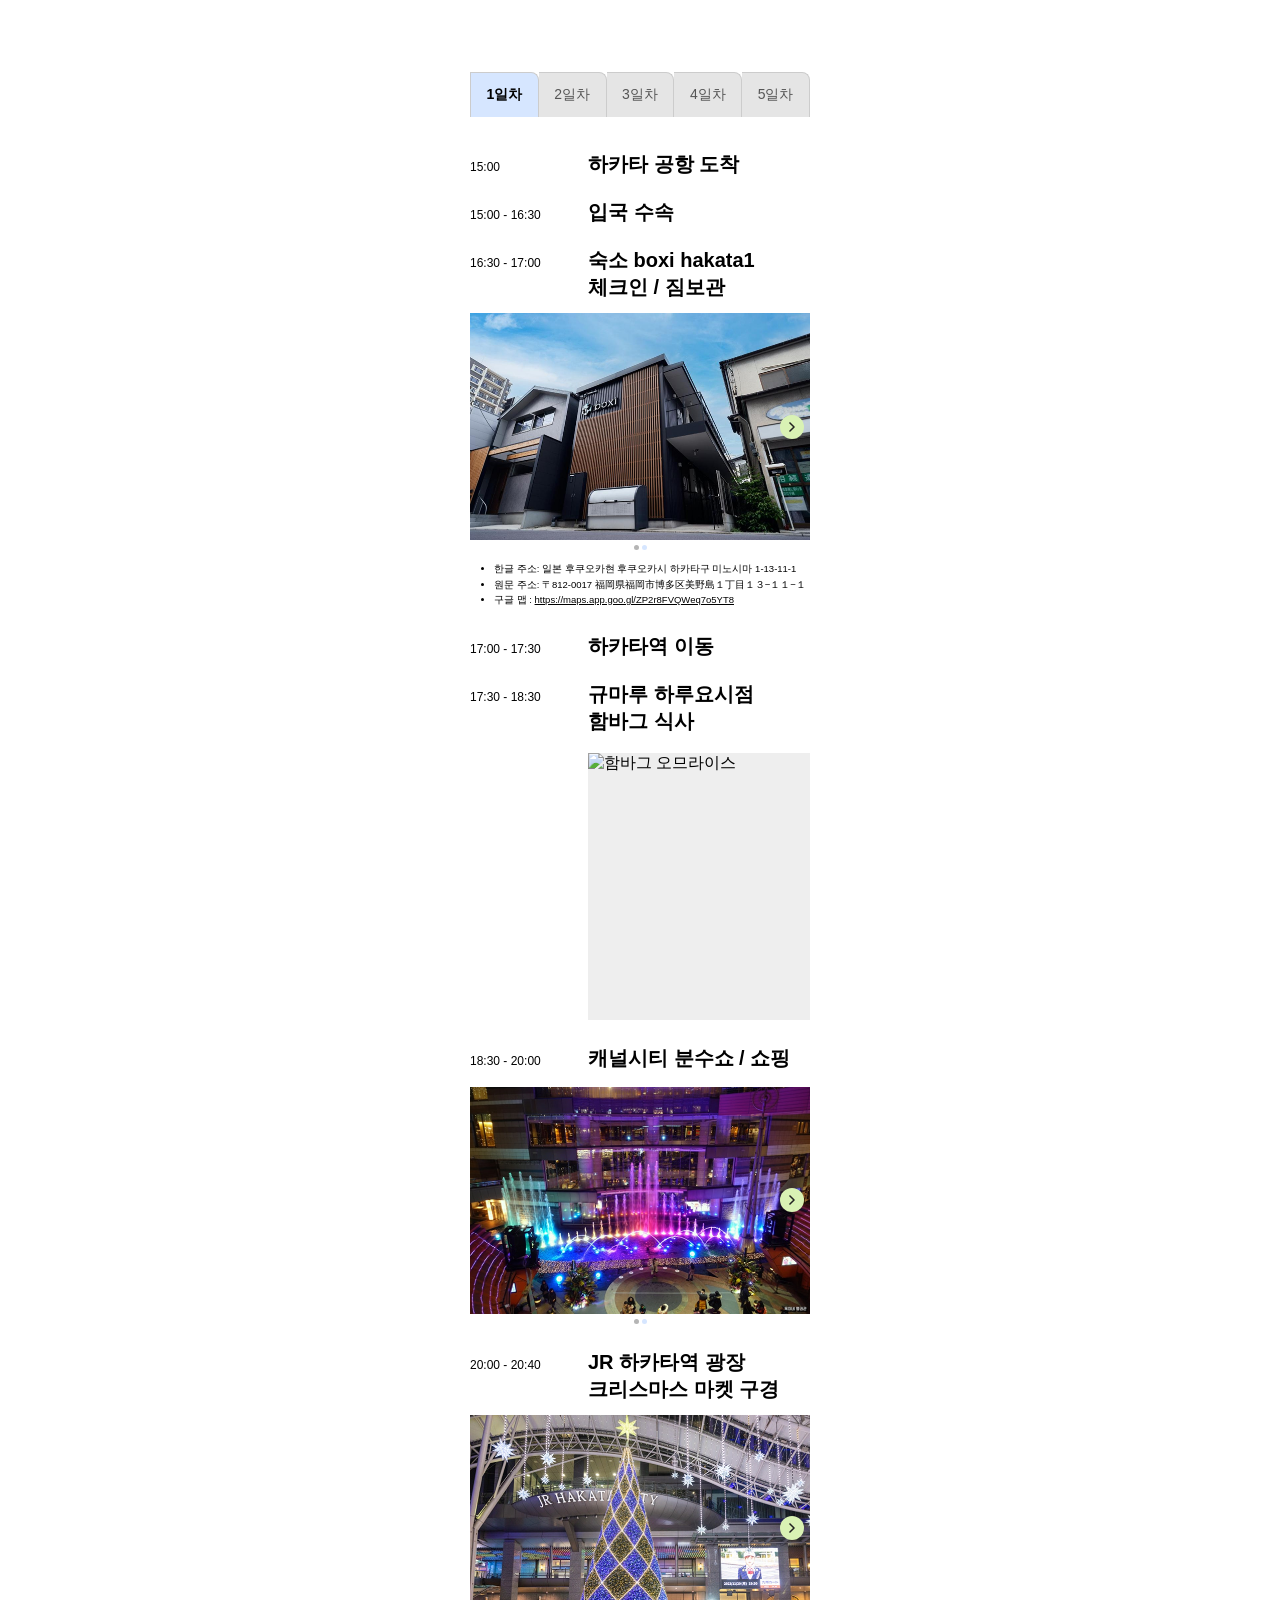
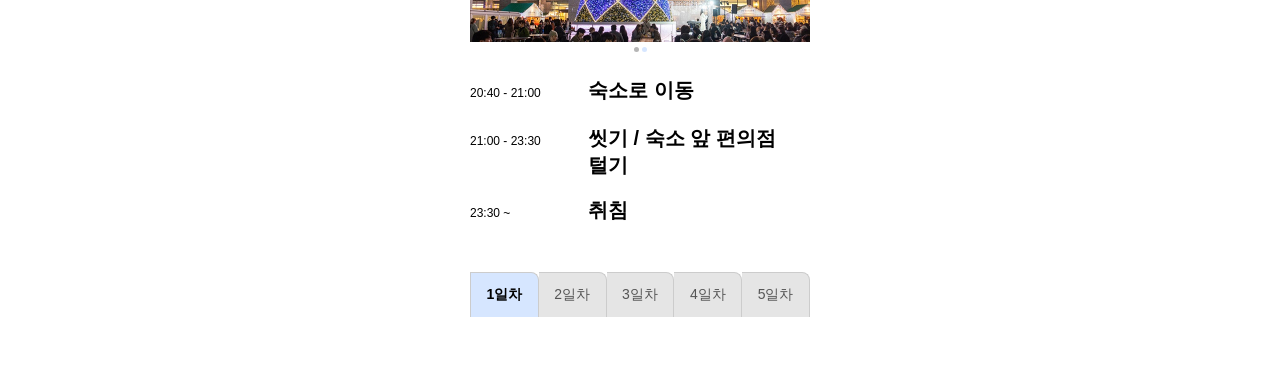
==== commit 756527b8: "Add files via upload" ====
--- a/page3.html
+++ b/page3.html
@@ -65,8 +65,8 @@
       <!-- 식사 (사진 한 장) -->
       <div class="item has-media">
         <p class="time">17:30 - 18:30</p>
-        <p class="title">이쿠라 하카타점<br>함바그 오므라이스</p>
-        <img class="photo" src="images/omurice.png" alt="함바그 오므라이스">
+        <p class="title">규마루 하루요시점<br>함바그 식사</p>
+        <img class="photo" src="images/gyumaru.png" alt="함바그 오므라이스">
       </div>
 
       <!-- 캐널시티 (슬라이더) -->
@@ -263,7 +263,8 @@
     <p class="title">취침</p>
   </div>
 </section>
-    <section class="day" id="day3">
+
+<section class="day" id="day3">
 
   <div class="item">
     <p class="time">7:30</p>
@@ -288,106 +289,115 @@
   </div>
 
   <div class="item">
-    <p class="time">10:00 - 11:30</p>
-    <p class="title">기타큐슈 모지코역 이동</p>
-  </div>
-
-  <!-- 모지코역 (슬라이더) -->
-  <div class="item has-media">
-    <p class="time">11:30 - 12:00</p>
-    <p class="title">모지코역 구경</p>
-    <div class="slider" style="--h:226px">
-      <div class="slides">
-        <img src="images/mojiko.png" alt="모지코역 승강장">
-        <img src="images/banana.png" alt="모지코역 외관">
-      </div>
-      <button type="button" class="arrow prev" aria-label="이전 사진"></button>
-      <button type="button" class="arrow next" aria-label="다음 사진"></button>
-    </div>
-    <div class="dots"></div>
-  </div>
-
-  <!-- 모지코 레트로 (슬라이더) -->
-  <div class="item has-media">
-    <p class="time">12:00 - 13:30</p>
-    <p class="title">모지코 레트로<br>/ 가이쿄 플라자 구경</p>
-    <div class="slider" style="--h:225px">
-      <div class="slides">
-        <img src="images/mojiko retro.png" alt="모지코 레트로 건물">
-        <img src="images/plaza.png" alt="가이쿄 플라자">
-      </div>
-      <button type="button" class="arrow prev" aria-label="이전 사진"></button>
-      <button type="button" class="arrow next" aria-label="다음 사진"></button>
-    </div>
-    <div class="dots"></div>
-  </div>
-
-  <!-- 프린세스 피피 (사진 한 장) -->
-  <div class="item has-media">
-    <p class="time">13:30 - 14:30</p>
-    <p class="title">프린세스 피피<br>/ 야끼카레 식사</p>
-    <img class="photo-full" style="--h:226px" src="images/pipi.png" alt="야끼카레">
+    <p class="time">10:00 - 10:20</p>
+    <p class="title">텐진 파르코 백화점 이동</p>
+  </div>
+
+  <!-- 키와미야 함바그 (사진 한 장) -->
+  <div class="item has-media">
+    <p class="time">10:20 - 12:00</p>
+    <p class="title">키와미야 함바그 식사</p>
+    <img class="photo-full" style="--h:191px" src="images/kiwamiya.png" alt="키와미야 함바그">
+  </div>
+
+  <div class="item">
+    <p class="time">12:00 - 12:30</p>
+    <p class="title">후쿠오카 시립미술관 이동</p>
+  </div>
+
+  <!-- 전시 관람 (슬라이더 2장) -->
+  <div class="item has-media">
+    <p class="time">12:30 - 14:00</p>
+    <p class="title">전시 관람</p>
+    <div class="slider" style="--h:207px">
+      <div class="slides">
+        <img src="images/art1.png" alt="후쿠오카 시립미술관 외관">
+        <img src="images/art2.png" alt="후쿠오카 시립미술관 전시">
+        <img src="images/art3.png" alt="3">
+      </div>
+      <button type="button" class="arrow prev" aria-label="이전 사진"></button>
+      <button type="button" class="arrow next" aria-label="다음 사진"></button>
+    </div>
+    <div class="dots"></div>
+  </div>
+
+  <div class="item">
+    <p class="time">14:00 - 14:30</p>
+    <p class="title">오호리 공원 / 모찌먹기</p>
   </div>
 
   <div class="item">
     <p class="time">14:30 - 15:00</p>
-    <p class="title">기타큐슈 고쿠라역 이동</p>
-  </div>
-
-  <!-- 고쿠라성 (슬라이더) -->
-  <div class="item has-media">
-    <p class="time">15:00 - 16:30</p>
-    <p class="title">고쿠라성 정원 산책<br>/ Mooon in riverwalk<br>후르츠 산도</p>
-    <div class="slider" style="--h:195px">
-      <div class="slides">
-        <img src="images/gokura.png" alt="고쿠라성 정원">
-        <img src="images/fruit.png" alt="Mooon in riverwalk 후르츠 산도">
-      </div>
-      <button type="button" class="arrow prev" aria-label="이전 사진"></button>
-      <button type="button" class="arrow next" aria-label="다음 사진"></button>
-    </div>
-    <div class="dots"></div>
-  </div>
-
-  <!-- 아루아루시티 (사진 한 장) -->
-  <div class="item has-media">
-    <p class="time">16:30 - 18:00</p>
-    <p class="title">아루아루시티<br>(애니메이션 굿즈,<br>피규어)</p>
-    <img class="photo-full" style="--h:226px" src="images/aruaru.png" alt="아루아루시티">
-  </div>
-
-  <div class="item">
+    <p class="title">텐진 이동</p>
+  </div>
+
+  <!-- 라신반 / GIGO (사진 한 장) -->
+  <div class="item has-media">
+    <p class="time">15:00 - 16:00</p>
+    <p class="title">라신반 / GIGO 구경</p>
+    <img class="photo-full" style="--h:214px" src="images/rasinban.png" alt="라신반 / GIGO">
+  </div>
+
+  <!-- 미나텐진 (설명 + 슬라이더 2장) -->
+  <div class="item has-media">
+    <p class="time">16:00 - 17:00</p>
+    <p class="title">미나텐진 구경</p>
+    <p class="sub">유니클로 / GU / 무인양품</p>
+    <div class="slider" style="--h:188px">
+      <div class="slides">
+        <img src="images/mina1.png" alt="미나텐진 외관">
+        <img src="images/mina2.png" alt="미나텐진 내부">
+        <img src="images/mina3.png" alt="">
+      </div>
+      <button type="button" class="arrow prev" aria-label="이전 사진"></button>
+      <button type="button" class="arrow next" aria-label="다음 사진"></button>
+    </div>
+    <div class="dots"></div>
+  </div>
+
+  <!-- 야끼소룡포 텐텐 (사진 한 장) -->
+  <div class="item has-media">
+    <p class="time">17:00 - 17:30</p>
+    <p class="title">야끼소룡포 텐텐</p>
+    <img class="photo-full" style="--h:201px" src="images/tenten.png" alt="야끼소룡포 텐텐">
+  </div>
+
+  <!-- 다이묘 가든시티 파크 (사진 한 장) -->
+  <div class="item has-media">
+    <p class="time">17:30 - 18:00</p>
+    <p class="title">다이묘 가든시티 파크<br>소룡포 먹기</p>
+    <img class="photo-full" style="--h:187px" src="images/garden.png" alt="다이묘 가든시티 파크">
+  </div>
+
+  <!-- 와타나베도리 (사진 한 장) -->
+  <div class="item has-media">
     <p class="time">18:00 - 18:30</p>
-    <p class="title">모지코역으로 이동</p>
-  </div>
-
-  <div class="item">
-    <p class="time">18:30 - 20:00</p>
-    <p class="title">하카타역 도착</p>
-  </div>
-
-  <!-- 신신라멘 (사진 한 장) -->
-  <div class="item has-media">
+    <p class="title">와타나베도리<br>일루미네이션 산책</p>
+    <img class="photo-full" style="--h:226px" src="images/watanabe.png" alt="와타나베도리 일루미네이션">
+  </div>
+
+  <!-- 돈키호테 (사진 한 장) -->
+  <div class="item has-media">
+    <p class="time">18:30 - 19:00</p>
+    <p class="title">돈키호테 텐진본점</p>
+    <img class="photo-full" style="--h:216px" src="images/donki.png" alt="돈키호테 텐진본점">
+  </div>
+
+  <!-- 츠키시마 몬자야끼 (사진 한 장) -->
+  <div class="item has-media">
+    <p class="time">19:00 - 20:00</p>
+    <p class="title">츠키시마 몬자야끼 식사</p>
+    <img class="photo-full" style="--h:216px" src="images/monza.png" alt="츠키시마 몬자야끼">
+  </div>
+
+  <div class="item">
     <p class="time">20:00 - 20:30</p>
-    <p class="title">신신라멘 하카타역점</p>
-    <img class="photo-full" style="--h:231px" src="images/sinsin.png" alt="신신라멘">
-  </div>
-
-  <!-- 메이지공원 (사진 한 장) -->
-  <div class="item has-media">
-    <p class="time">20:30 - 21:00</p>
-    <p class="title">메이지공원 산책</p>
-    <img class="photo-full" style="--h:144px" src="images/sanpo.png" alt="메이지공원">
-  </div>
-
-  <div class="item">
-    <p class="time">21:00 - 21:30</p>
     <p class="title">숙소로 이동</p>
   </div>
 
   <div class="item">
-    <p class="time">21:30 - 23:00</p>
-    <p class="title">씻기 / 누워자기</p>
+    <p class="time">20:30 - 23:00</p>
+    <p class="title">씻기 / 누워쉬기</p>
   </div>
 
   <div class="item">
@@ -395,6 +405,7 @@
     <p class="title">취침</p>
   </div>
 </section>
+
     <section class="day" id="day4">
 
   <div class="item">
@@ -415,8 +426,8 @@
   <!-- 키와미야 함바그 (사진 한 장) -->
   <div class="item has-media">
     <p class="time">12:00 - 13:30</p>
-    <p class="title">키와미야 함바그</p>
-    <img class="photo-full" style="--h:191px" src="images/kiwamiya.png" alt="키와미야 함바그">
+    <p class="title">이치란 라멘 본점</p>
+    <img class="photo-full" style="--h:191px" src="images/ichiran.png" alt="이치란 라멘">
   </div>
 
   <!-- 준쿠도 서점 (사진 한 장) -->
@@ -480,7 +491,7 @@
   <div class="item has-media">
     <p class="time">18:00 - 19:30</p>
     <p class="title">이토시마 쇼쿠도<br>카이센동</p>
-    <img class="photo-full" style="--h:227px" src="images/page6/itoshima.png" alt="카이센동">
+    <img class="photo-full" style="--h:227px" src="images/itoshima.png" alt="카이센동">
   </div>
 
   <!-- 텐진시청 크리스마스 마켓 (슬라이더) -->
@@ -498,16 +509,9 @@
     <div class="dots"></div>
   </div>
 
-  <!-- 와타나베도리 (사진 한 장) -->
-  <div class="item has-media">
-    <p class="time">20:00 - 20:30</p>
-    <p class="title">와타나베도리<br>일루미네이션 산책</p>
-    <img class="photo-full" style="--h:226px" src="images/watanabe.png" alt="와타나베도리 일루미네이션">
-  </div>
-
   <!-- 재즈앤카페 백스테이지 (사진 한 장) -->
   <div class="item has-media">
-    <p class="time">20:30 - 22:00</p>
+    <p class="time">20:00 - 22:00</p>
     <p class="title">재즈앤카페 백스테이지<br>재즈공연 관람</p>
     <img class="photo-full" style="--h:191px" src="images/jazz.png" alt="재즈앤카페 백스테이지">
   </div>
--- a/css/page3.css
+++ b/css/page3.css
@@ -269,25 +269,30 @@
 }
 
 /* =====================================================
-   5일차: 시작 화면처럼 412 x 891 고정
+   5일차: 일정 아래에 사진을 쌓고, 화면이 남으면 사진을 아래로
+   (요소를 px로 고정하지 않아서 폰 화면 높이가 달라도 겹치지 않음)
    ===================================================== */
 .screen[data-day="5"] {
   position: relative;
-  height: 891px;
-  min-height: 0;
+  display: flex;
+  flex-direction: column;
+  padding-bottom: 10px;    /* 사진 아래 여백 (작을수록 사진이 아래로) */
   overflow: hidden;
 }
 
-.screen[data-day="5"] .day {
+.screen[data-day="5"] .day.active {
+  flex: 1;
+  display: flex;
+  flex-direction: column;
   padding-bottom: 0;
 }
 
-/* 마무리 이미지: 화면 오른쪽 아래에 고정 */
+/* 마무리 이미지: 오른쪽 36px 선에 맞춰 아래로, 일정과 최소 40px 간격 */
 .end {
-  position: absolute;
-  right: 36px;          /* 더 오른쪽: 값을 줄이세요 */
-  bottom: 50px;         /* 더 아래: 값을 줄이세요 */
-  width: 172px;         /* 크기 조절 */
+  margin-top: auto;
+  align-self: flex-end;
+  width: 172px;
+  padding-top: 40px;
 }
 
 .end img {
@@ -300,7 +305,7 @@
 .end-bubble {
   position: absolute;
   left: 48px;           /* 더 왼쪽: 값을 줄이세요 */
-  bottom: 106px;        /* 더 위: 값을 키우세요 */
+  bottom: 66px;         /* 더 위: 값을 키우세요 */
   width: 260px;         /* 크기 조절 (높이는 폭 x 0.665 비율) */
   height: 173px;
   display: none;        /* 터치 전에는 숨김 */
@@ -367,7 +372,7 @@
   }
 
   .screen[data-day="5"] {
-    height: 100vh;
-    height: 100dvh;
+    min-height: 100vh;
+    min-height: 100dvh;
   }
 }
